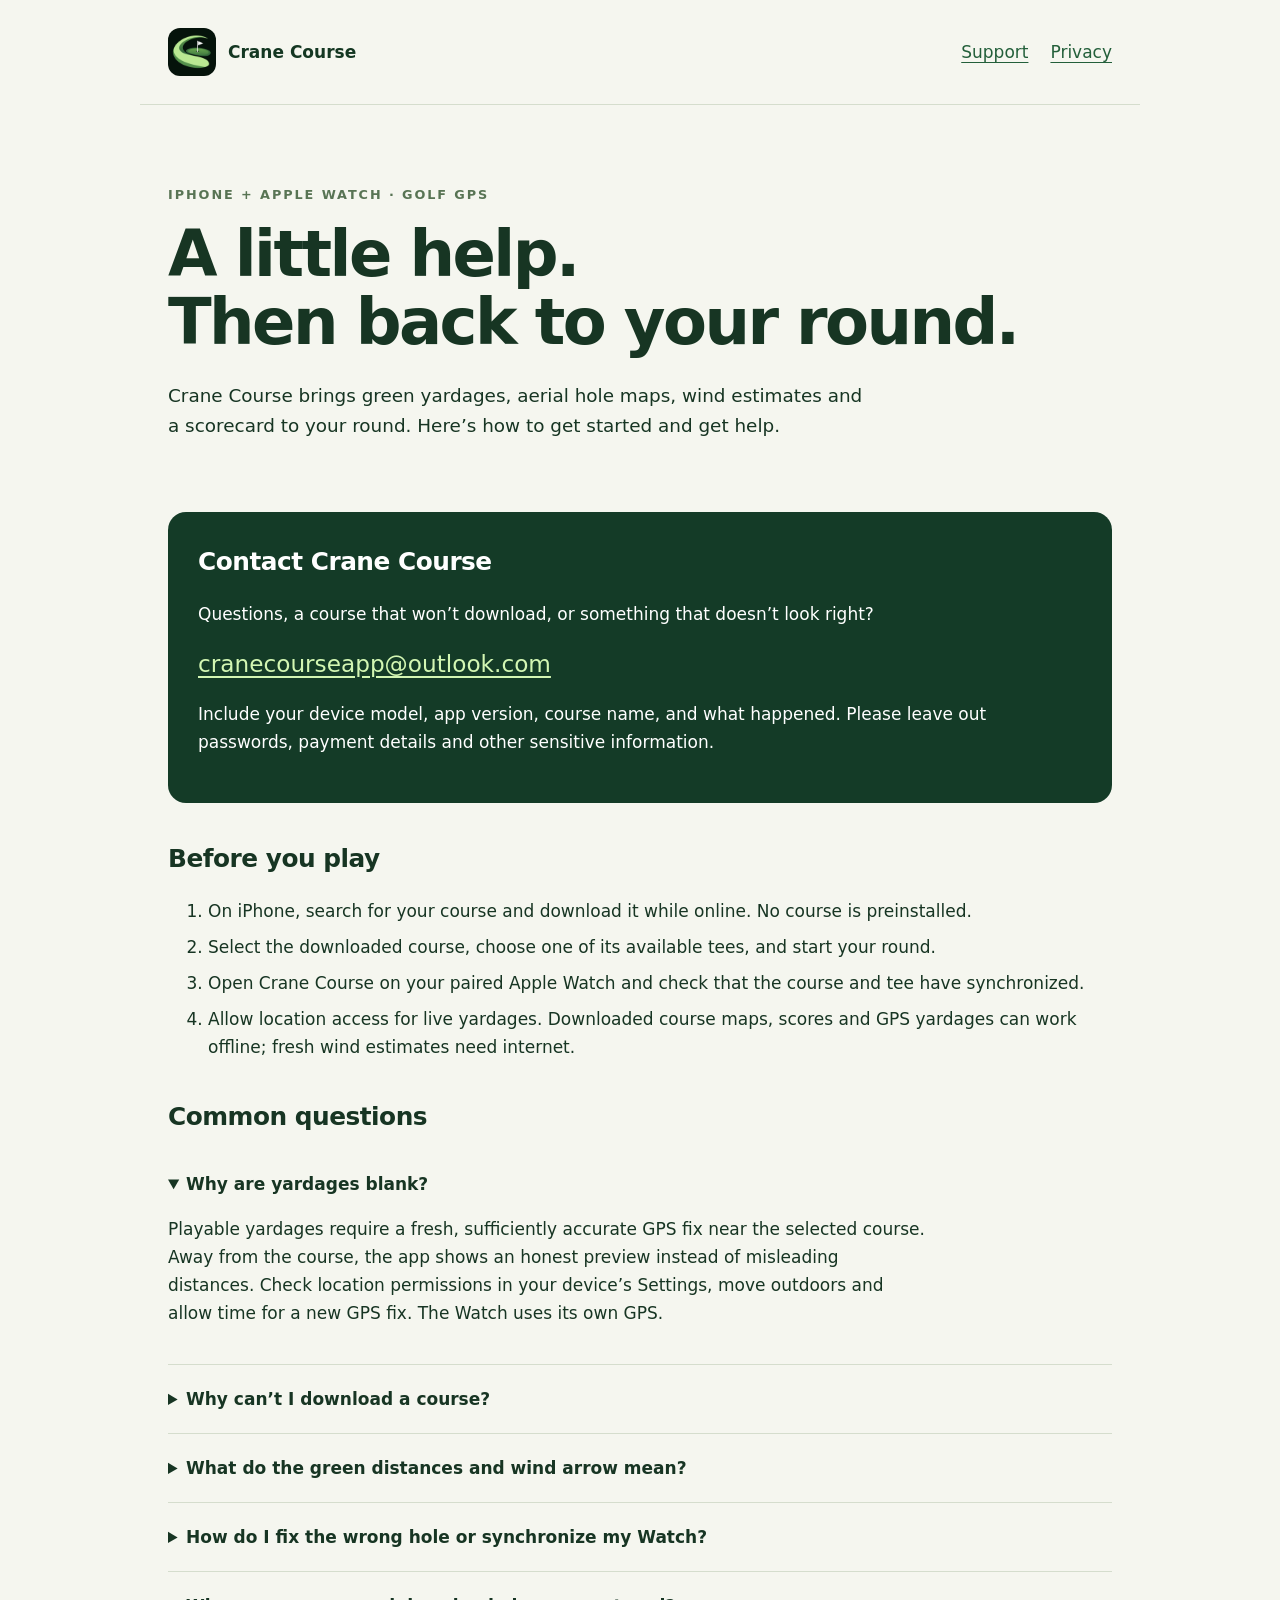
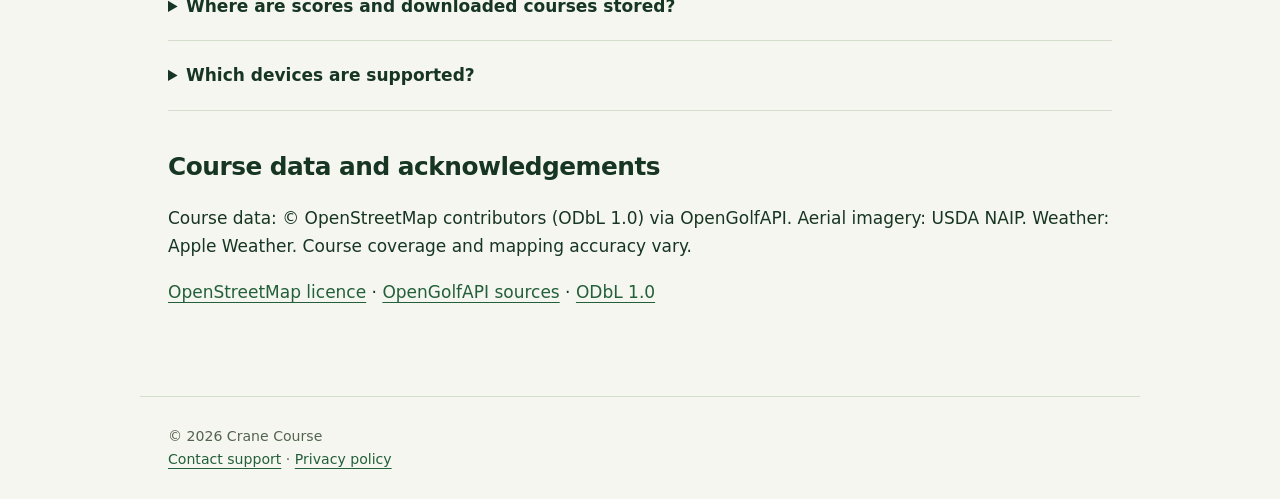
==== index.html @ 27c0e1f9 "Publish Crane Course support and privacy pages" ====
<!doctype html><html lang="en"><head><meta charset="utf-8"><meta name="viewport" content="width=device-width,initial-scale=1"><meta name="description" content="Support and privacy information for Crane Course golf GPS on iPhone and Apple Watch."><title>Support · Crane Course</title><link rel="icon" href="icon.png"><link rel="stylesheet" href="style.css"></head><body><header><a class="brand" href="./"><img src="icon.png" alt=""><span>Crane Course</span></a><nav aria-label="Main navigation"><a href="./">Support</a><a href="privacy.html">Privacy</a></nav></header><main><section class="hero"><p class="eyebrow">iPhone + Apple Watch · Golf GPS</p><h1>A little help.<br>Then back to your round.</h1><p class="intro">Crane Course brings green yardages, aerial hole maps, wind estimates and a scorecard to your round. Here’s how to get started and get help.</p></section><section class="contact"><h2 style="margin-top:0">Contact Crane Course</h2><p>Questions, a course that won’t download, or something that doesn’t look right?</p><a href="mailto:cranecourseapp@outlook.com">cranecourseapp@outlook.com</a><p>Include your device model, app version, course name, and what happened. Please leave out passwords, payment details and other sensitive information.</p></section><h2>Before you play</h2><ol><li>On iPhone, search for your course and download it while online. No course is preinstalled.</li><li>Select the downloaded course, choose one of its available tees, and start your round.</li><li>Open Crane Course on your paired Apple Watch and check that the course and tee have synchronized.</li><li>Allow location access for live yardages. Downloaded course maps, scores and GPS yardages can work offline; fresh wind estimates need internet.</li></ol><h2>Common questions</h2><details open><summary>Why are yardages blank?</summary><p>Playable yardages require a fresh, sufficiently accurate GPS fix near the selected course. Away from the course, the app shows an honest preview instead of misleading distances. Check location permissions in your device’s Settings, move outdoors and allow time for a new GPS fix. The Watch uses its own GPS.</p></details><details><summary>Why can’t I download a course?</summary><p>Downloads currently support the contiguous United States and depend on public scorecard and mapping data. Some courses do not have enough usable, numbered holes. Try the course name or city, check your connection, and retry later if a service is unavailable. Email us the course name and location if the problem continues.</p></details><details><summary>What do the green distances and wind arrow mean?</summary><p>Front, center and back are straight-line distances to mapped green positions. Center is not a live pin location. Wind is an Apple Weather estimate for the course area. Its arrow shows where wind is blowing relative to tee-to-green orientation, not the direction you are facing. Check local conditions and course signage.</p></details><details><summary>How do I fix the wrong hole or synchronize my Watch?</summary><p>Use the previous/next controls and manual progression when needed. For synchronization, keep the paired iPhone and Watch nearby, open both apps, and start the course and tee on iPhone. Confirm the Watch has received them before heading out.</p></details><details><summary>Where are scores and downloaded courses stored?</summary><p>They are stored on your devices. Round information synchronizes between your paired iPhone and Watch. There is no Crane Course account. Removing a downloaded course does not remove saved scorecards. Deleting the app can erase its local data; see the privacy policy for more detail.</p></details><details><summary>Which devices are supported?</summary><p>iPhone with iOS 17 or later, plus an optional Apple Watch with watchOS 10 or later. Set up the course and tee on iPhone before using the Watch companion.</p></details><h2>Course data and acknowledgements</h2><p>Course data: © OpenStreetMap contributors (ODbL 1.0) via OpenGolfAPI. Aerial imagery: USDA NAIP. Weather: Apple Weather. Course coverage and mapping accuracy vary.</p><p><a href="https://www.openstreetmap.org/copyright">OpenStreetMap licence</a> · <a href="https://www.opengolfapi.org/attribution">OpenGolfAPI sources</a> · <a href="https://opendatacommons.org/licenses/odbl/1-0/">ODbL 1.0</a></p></main><footer>© 2026 Crane Course<br><a href="mailto:cranecourseapp@outlook.com">Contact support</a> · <a href="privacy.html">Privacy policy</a></footer></body></html>
---- style.css ----
*{box-sizing:border-box}body{margin:0;background:#f5f6ef;color:#173523;font:17px/1.65 system-ui,-apple-system,sans-serif}a{color:#235f3a;text-underline-offset:4px}a:hover{color:#0b3219}header,main,footer{max-width:1000px;margin:auto;padding:28px}header{display:flex;align-items:center;justify-content:space-between;border-bottom:1px solid #d5ddcd;gap:20px}.brand{display:flex;align-items:center;gap:12px;text-decoration:none;font-weight:750;color:#143722}.brand img{width:48px;height:48px;border-radius:12px}nav{display:flex;gap:22px}h1{font-size:clamp(2.4rem,6vw,4rem);letter-spacing:-.04em;line-height:1.06;margin:16px 0 24px}h2{font-size:1.55rem;letter-spacing:-.02em;margin:36px 0 12px}h3{font-size:1.1rem;margin:0 0 8px}.eyebrow{letter-spacing:.15em;text-transform:uppercase;font-size:.8rem;font-weight:750;color:#587454}.intro{max-width:700px;font-size:1.15rem}.hero{padding:38px 0 28px}.contact{background:#143b27;color:#fff;padding:30px;border-radius:18px;margin:24px 0}.contact a{color:#d3f6b3;font-size:clamp(1rem,4vw,1.45rem);overflow-wrap:anywhere}details{padding:20px 0;border-bottom:1px solid #d5ddcd}summary{font-weight:700;cursor:pointer}details p{max-width:760px}.policy{max-width:800px}li{margin:8px 0}footer{border-top:1px solid #d5ddcd;color:#52634f;font-size:.88rem;margin-top:45px}.note{color:#536650;font-size:.92rem}table{width:100%;border-collapse:collapse}td,th{padding:14px;text-align:left;vertical-align:top;border-bottom:1px solid #d5ddcd}th{width:30%}@media(max-width:560px){header,main,footer{padding:20px}header{align-items:flex-start;flex-direction:column}nav{gap:28px}td,th{display:block;padding:8px 0}th{width:100%;border:0}.hero{padding-top:24px}}
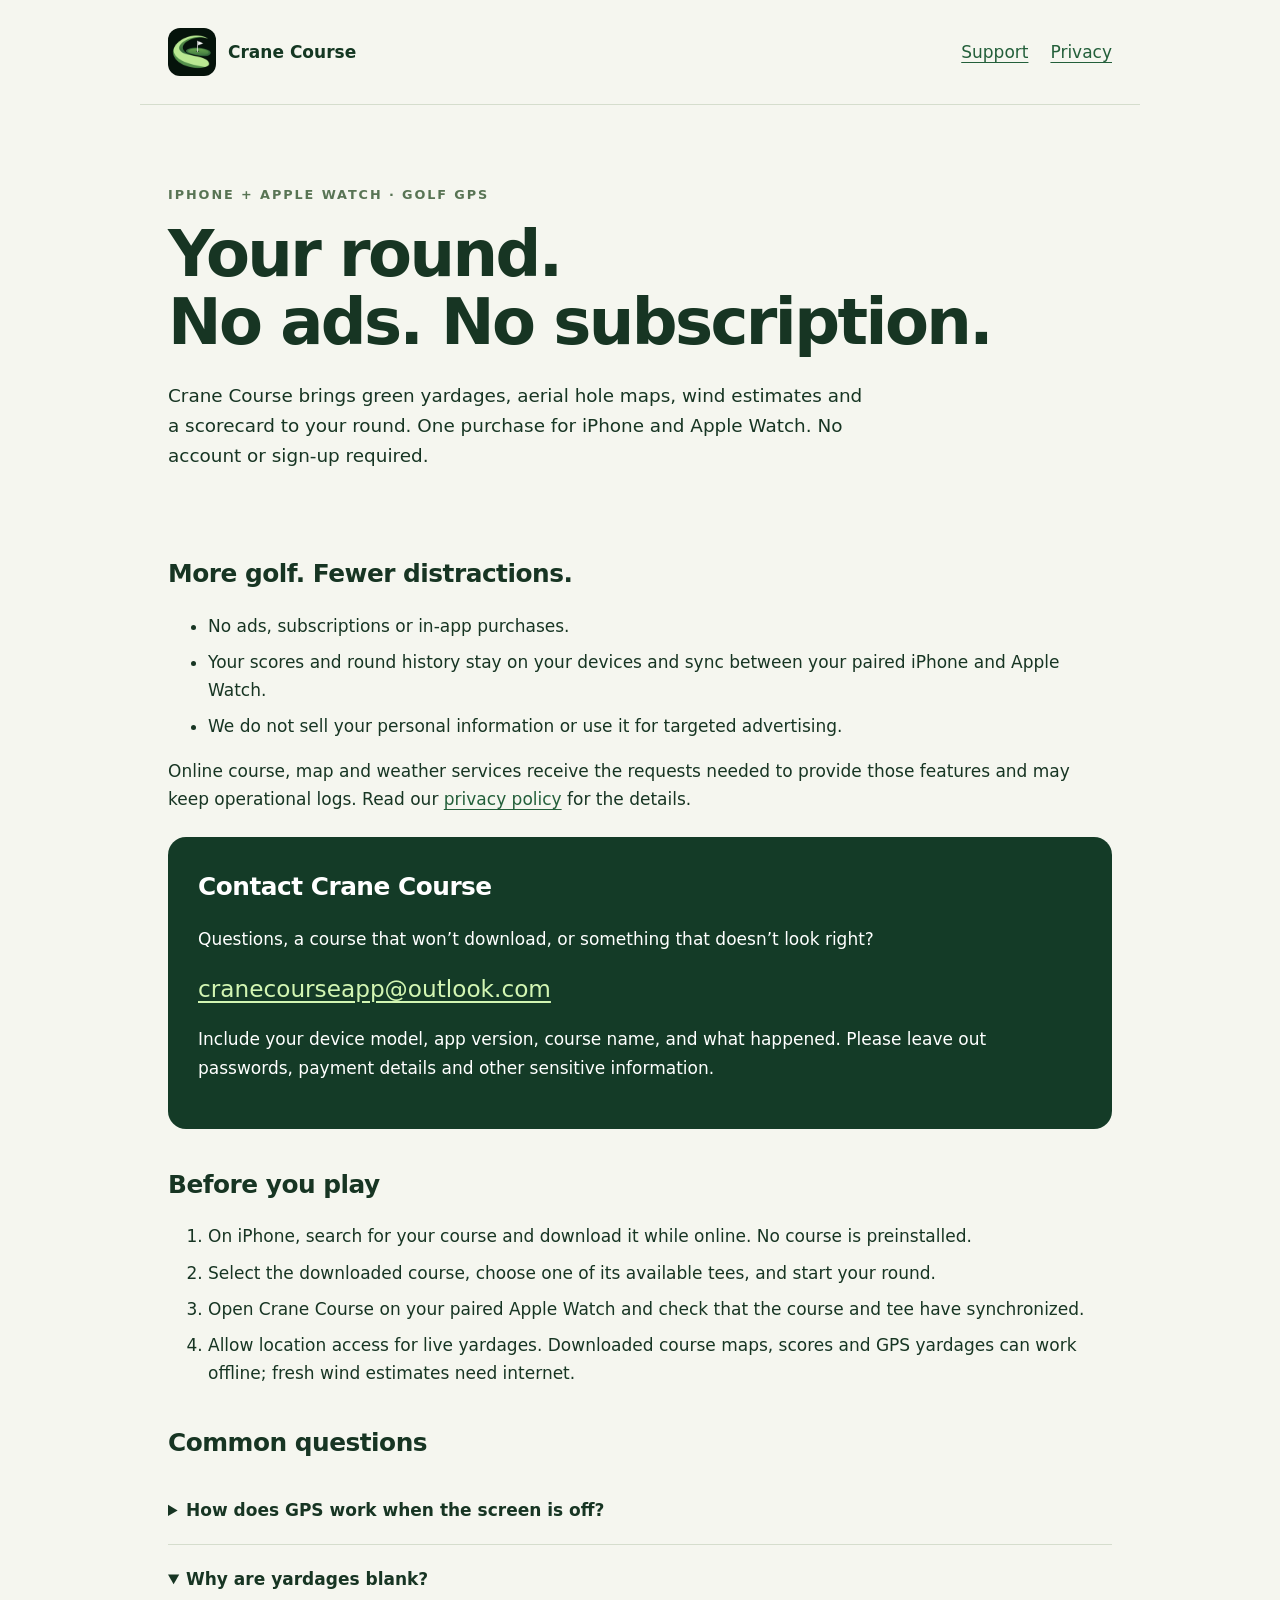
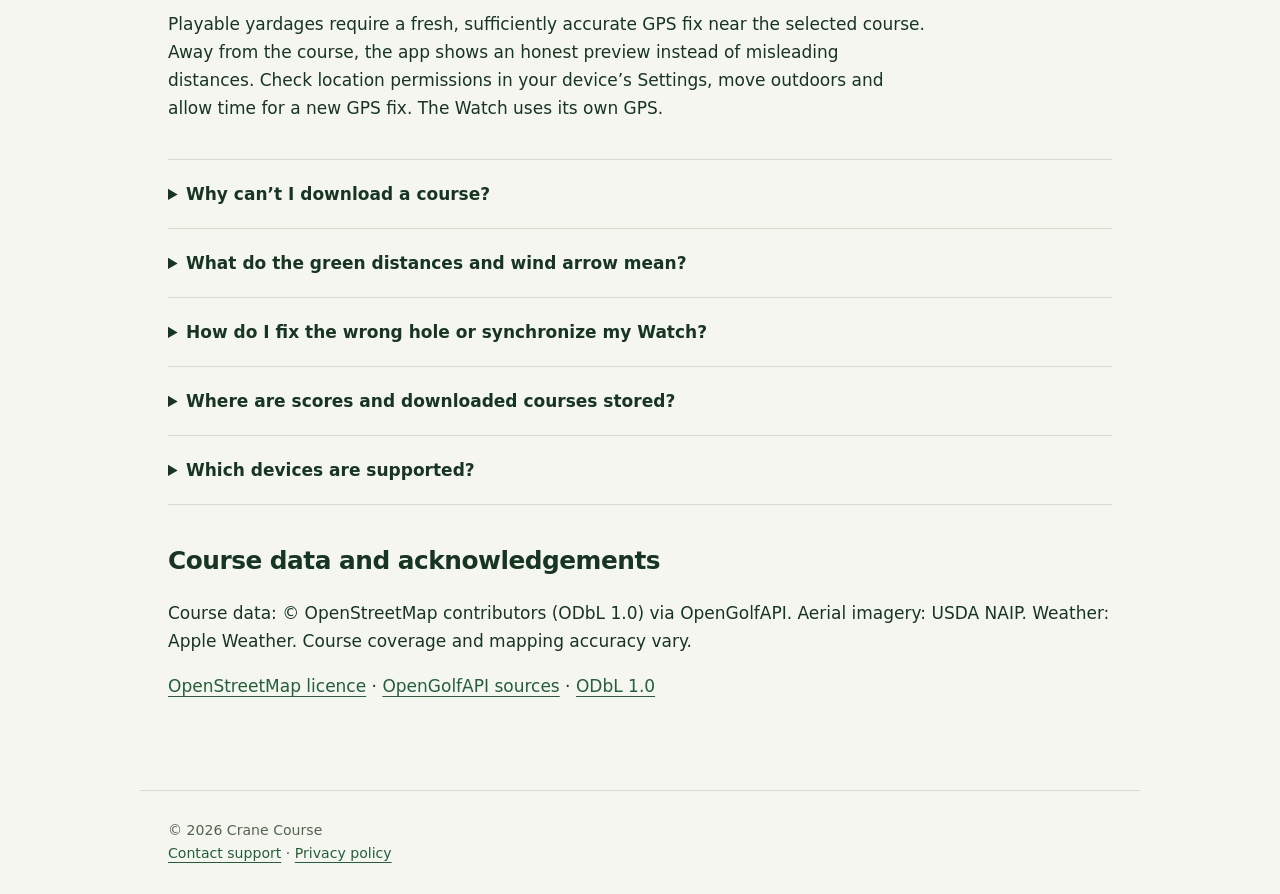
==== commit d263f1f1: "Highlight ad-free golf and explain round GPS behavior" ====
--- a/index.html
+++ b/index.html
@@ -1 +1 @@
-<!doctype html><html lang="en"><head><meta charset="utf-8"><meta name="viewport" content="width=device-width,initial-scale=1"><meta name="description" content="Support and privacy information for Crane Course golf GPS on iPhone and Apple Watch."><title>Support · Crane Course</title><link rel="icon" href="icon.png"><link rel="stylesheet" href="style.css"></head><body><header><a class="brand" href="./"><img src="icon.png" alt=""><span>Crane Course</span></a><nav aria-label="Main navigation"><a href="./">Support</a><a href="privacy.html">Privacy</a></nav></header><main><section class="hero"><p class="eyebrow">iPhone + Apple Watch · Golf GPS</p><h1>A little help.<br>Then back to your round.</h1><p class="intro">Crane Course brings green yardages, aerial hole maps, wind estimates and a scorecard to your round. Here’s how to get started and get help.</p></section><section class="contact"><h2 style="margin-top:0">Contact Crane Course</h2><p>Questions, a course that won’t download, or something that doesn’t look right?</p><a href="mailto:cranecourseapp@outlook.com">cranecourseapp@outlook.com</a><p>Include your device model, app version, course name, and what happened. Please leave out passwords, payment details and other sensitive information.</p></section><h2>Before you play</h2><ol><li>On iPhone, search for your course and download it while online. No course is preinstalled.</li><li>Select the downloaded course, choose one of its available tees, and start your round.</li><li>Open Crane Course on your paired Apple Watch and check that the course and tee have synchronized.</li><li>Allow location access for live yardages. Downloaded course maps, scores and GPS yardages can work offline; fresh wind estimates need internet.</li></ol><h2>Common questions</h2><details open><summary>Why are yardages blank?</summary><p>Playable yardages require a fresh, sufficiently accurate GPS fix near the selected course. Away from the course, the app shows an honest preview instead of misleading distances. Check location permissions in your device’s Settings, move outdoors and allow time for a new GPS fix. The Watch uses its own GPS.</p></details><details><summary>Why can’t I download a course?</summary><p>Downloads currently support the contiguous United States and depend on public scorecard and mapping data. Some courses do not have enough usable, numbered holes. Try the course name or city, check your connection, and retry later if a service is unavailable. Email us the course name and location if the problem continues.</p></details><details><summary>What do the green distances and wind arrow mean?</summary><p>Front, center and back are straight-line distances to mapped green positions. Center is not a live pin location. Wind is an Apple Weather estimate for the course area. Its arrow shows where wind is blowing relative to tee-to-green orientation, not the direction you are facing. Check local conditions and course signage.</p></details><details><summary>How do I fix the wrong hole or synchronize my Watch?</summary><p>Use the previous/next controls and manual progression when needed. For synchronization, keep the paired iPhone and Watch nearby, open both apps, and start the course and tee on iPhone. Confirm the Watch has received them before heading out.</p></details><details><summary>Where are scores and downloaded courses stored?</summary><p>They are stored on your devices. Round information synchronizes between your paired iPhone and Watch. There is no Crane Course account. Removing a downloaded course does not remove saved scorecards. Deleting the app can erase its local data; see the privacy policy for more detail.</p></details><details><summary>Which devices are supported?</summary><p>iPhone with iOS 17 or later, plus an optional Apple Watch with watchOS 10 or later. Set up the course and tee on iPhone before using the Watch companion.</p></details><h2>Course data and acknowledgements</h2><p>Course data: © OpenStreetMap contributors (ODbL 1.0) via OpenGolfAPI. Aerial imagery: USDA NAIP. Weather: Apple Weather. Course coverage and mapping accuracy vary.</p><p><a href="https://www.openstreetmap.org/copyright">OpenStreetMap licence</a> · <a href="https://www.opengolfapi.org/attribution">OpenGolfAPI sources</a> · <a href="https://opendatacommons.org/licenses/odbl/1-0/">ODbL 1.0</a></p></main><footer>© 2026 Crane Course<br><a href="mailto:cranecourseapp@outlook.com">Contact support</a> · <a href="privacy.html">Privacy policy</a></footer></body></html>+<!doctype html><html lang="en"><head><meta charset="utf-8"><meta name="viewport" content="width=device-width,initial-scale=1"><meta name="description" content="Support and privacy information for Crane Course golf GPS on iPhone and Apple Watch."><title>Support · Crane Course</title><link rel="icon" href="icon.png"><link rel="stylesheet" href="style.css"></head><body><header><a class="brand" href="./"><img src="icon.png" alt=""><span>Crane Course</span></a><nav aria-label="Main navigation"><a href="./">Support</a><a href="privacy.html">Privacy</a></nav></header><main><section class="hero"><p class="eyebrow">iPhone + Apple Watch · Golf GPS</p><h1>Your round.<br>No ads. No subscription.</h1><p class="intro">Crane Course brings green yardages, aerial hole maps, wind estimates and a scorecard to your round. One purchase for iPhone and Apple Watch. No account or sign-up required.</p></section><section><h2>More golf. Fewer distractions.</h2><ul><li>No ads, subscriptions or in-app purchases.</li><li>Your scores and round history stay on your devices and sync between your paired iPhone and Apple Watch.</li><li>We do not sell your personal information or use it for targeted advertising.</li></ul><p>Online course, map and weather services receive the requests needed to provide those features and may keep operational logs. Read our <a href="privacy.html">privacy policy</a> for the details.</p></section><section class="contact"><h2 style="margin-top:0">Contact Crane Course</h2><p>Questions, a course that won’t download, or something that doesn’t look right?</p><a href="mailto:cranecourseapp@outlook.com">cranecourseapp@outlook.com</a><p>Include your device model, app version, course name, and what happened. Please leave out passwords, payment details and other sensitive information.</p></section><h2>Before you play</h2><ol><li>On iPhone, search for your course and download it while online. No course is preinstalled.</li><li>Select the downloaded course, choose one of its available tees, and start your round.</li><li>Open Crane Course on your paired Apple Watch and check that the course and tee have synchronized.</li><li>Allow location access for live yardages. Downloaded course maps, scores and GPS yardages can work offline; fresh wind estimates need internet.</li></ol><h2>Common questions</h2><details><summary>How does GPS work when the screen is off?</summary><p>An open round keeps location updates active through phone locks and wrist lowers. Finish the round to save your scorecard and stop GPS. Finishing on either device also ends the round on its paired companion when it syncs. Returning to course selection stops GPS on iPhone. Location use can affect battery life. Old or inaccurate fixes are still hidden.</p></details><details open><summary>Why are yardages blank?</summary><p>Playable yardages require a fresh, sufficiently accurate GPS fix near the selected course. Away from the course, the app shows an honest preview instead of misleading distances. Check location permissions in your device’s Settings, move outdoors and allow time for a new GPS fix. The Watch uses its own GPS.</p></details><details><summary>Why can’t I download a course?</summary><p>Downloads currently support the contiguous United States and depend on public scorecard and mapping data. Some courses do not have enough usable, numbered holes. Try the course name or city, check your connection, and retry later if a service is unavailable. Email us the course name and location if the problem continues.</p></details><details><summary>What do the green distances and wind arrow mean?</summary><p>Front, center and back are straight-line distances to mapped green positions. Center is not a live pin location. Wind is an Apple Weather estimate for the course area. Its arrow shows where wind is blowing relative to tee-to-green orientation, not the direction you are facing. Check local conditions and course signage.</p></details><details><summary>How do I fix the wrong hole or synchronize my Watch?</summary><p>Use the previous/next controls and manual progression when needed. Hole changes sync between your paired iPhone and Watch when connected. If a device is disconnected, reopen both apps nearby to receive the latest selection. For synchronization, keep the paired iPhone and Watch nearby, open both apps, and start the course and tee on iPhone. Confirm the Watch has received them before heading out.</p></details><details><summary>Where are scores and downloaded courses stored?</summary><p>They are stored on your devices. Round information synchronizes between your paired iPhone and Watch. There is no Crane Course account. Removing a downloaded course does not remove saved scorecards. Deleting the app can erase its local data; see the privacy policy for more detail.</p></details><details><summary>Which devices are supported?</summary><p>iPhone with iOS 17 or later, plus an optional Apple Watch with watchOS 10 or later. Set up the course and tee on iPhone before using the Watch companion.</p></details><h2>Course data and acknowledgements</h2><p>Course data: © OpenStreetMap contributors (ODbL 1.0) via OpenGolfAPI. Aerial imagery: USDA NAIP. Weather: Apple Weather. Course coverage and mapping accuracy vary.</p><p><a href="https://www.openstreetmap.org/copyright">OpenStreetMap licence</a> · <a href="https://www.opengolfapi.org/attribution">OpenGolfAPI sources</a> · <a href="https://opendatacommons.org/licenses/odbl/1-0/">ODbL 1.0</a></p></main><footer>© 2026 Crane Course<br><a href="mailto:cranecourseapp@outlook.com">Contact support</a> · <a href="privacy.html">Privacy policy</a></footer></body></html>
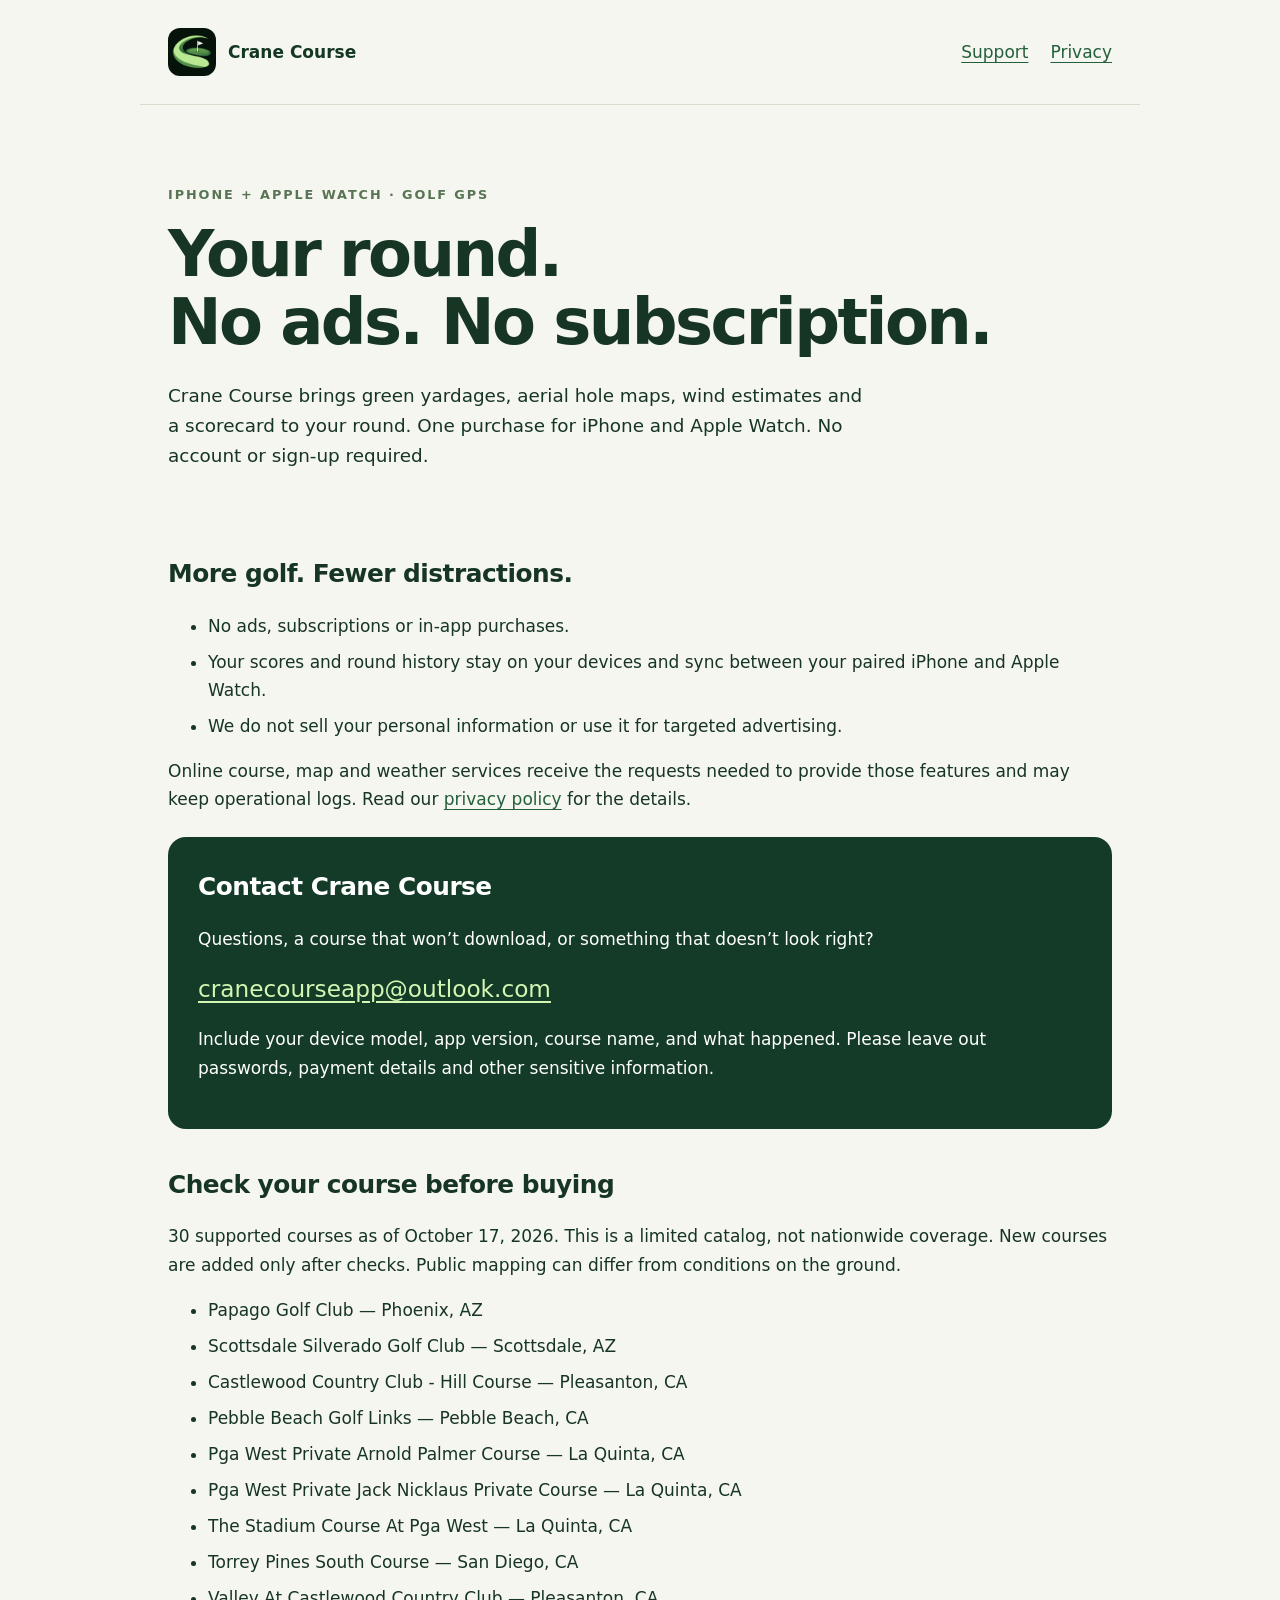
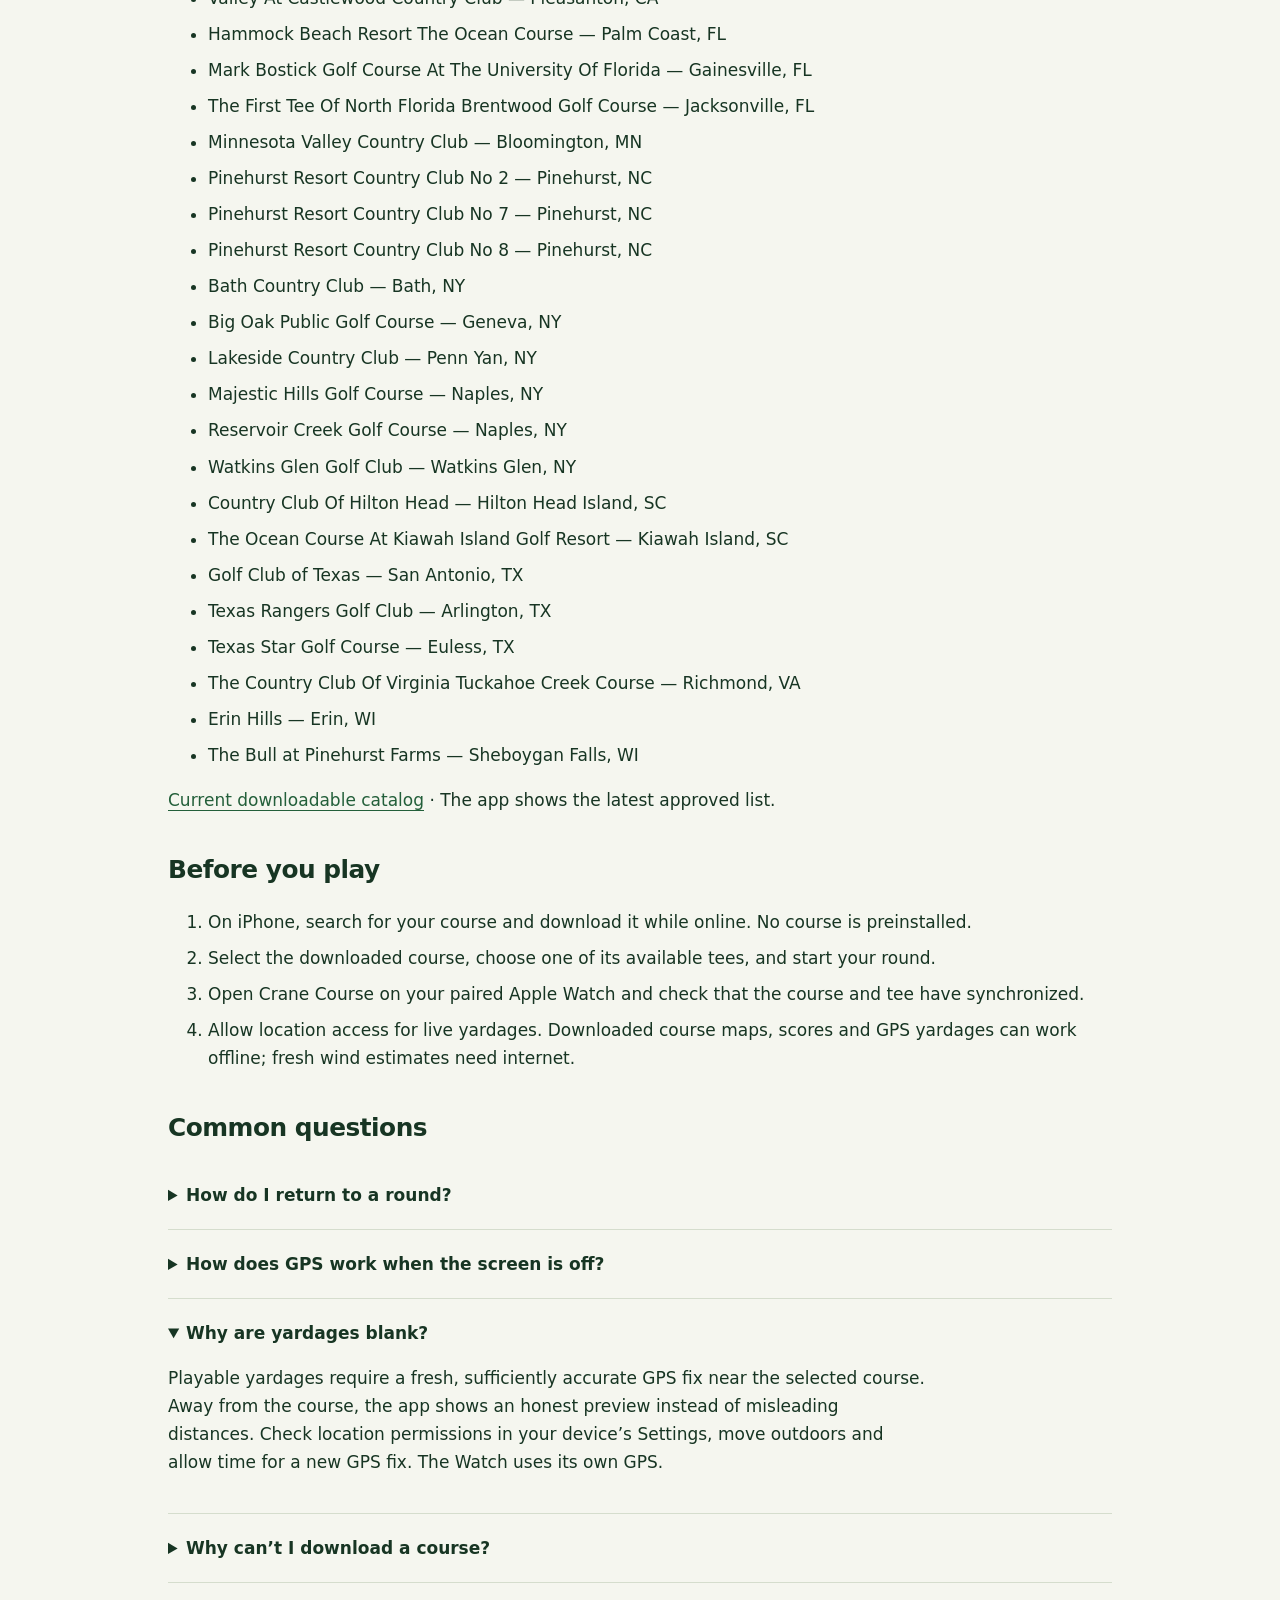
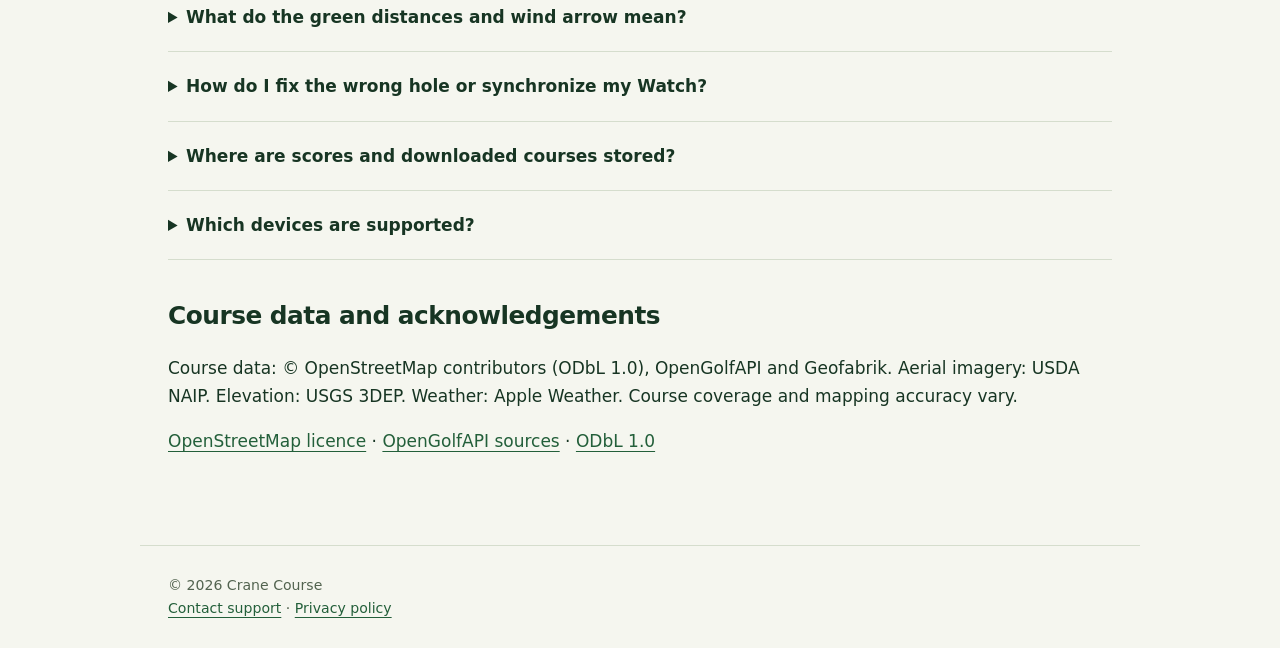
==== commit c9571948: "Document reviewed course coverage and current privacy practices" ====
--- a/index.html
+++ b/index.html
@@ -1 +1 @@
-<!doctype html><html lang="en"><head><meta charset="utf-8"><meta name="viewport" content="width=device-width,initial-scale=1"><meta name="description" content="Support and privacy information for Crane Course golf GPS on iPhone and Apple Watch."><title>Support · Crane Course</title><link rel="icon" href="icon.png"><link rel="stylesheet" href="style.css"></head><body><header><a class="brand" href="./"><img src="icon.png" alt=""><span>Crane Course</span></a><nav aria-label="Main navigation"><a href="./">Support</a><a href="privacy.html">Privacy</a></nav></header><main><section class="hero"><p class="eyebrow">iPhone + Apple Watch · Golf GPS</p><h1>Your round.<br>No ads. No subscription.</h1><p class="intro">Crane Course brings green yardages, aerial hole maps, wind estimates and a scorecard to your round. One purchase for iPhone and Apple Watch. No account or sign-up required.</p></section><section><h2>More golf. Fewer distractions.</h2><ul><li>No ads, subscriptions or in-app purchases.</li><li>Your scores and round history stay on your devices and sync between your paired iPhone and Apple Watch.</li><li>We do not sell your personal information or use it for targeted advertising.</li></ul><p>Online course, map and weather services receive the requests needed to provide those features and may keep operational logs. Read our <a href="privacy.html">privacy policy</a> for the details.</p></section><section class="contact"><h2 style="margin-top:0">Contact Crane Course</h2><p>Questions, a course that won’t download, or something that doesn’t look right?</p><a href="mailto:cranecourseapp@outlook.com">cranecourseapp@outlook.com</a><p>Include your device model, app version, course name, and what happened. Please leave out passwords, payment details and other sensitive information.</p></section><h2>Before you play</h2><ol><li>On iPhone, search for your course and download it while online. No course is preinstalled.</li><li>Select the downloaded course, choose one of its available tees, and start your round.</li><li>Open Crane Course on your paired Apple Watch and check that the course and tee have synchronized.</li><li>Allow location access for live yardages. Downloaded course maps, scores and GPS yardages can work offline; fresh wind estimates need internet.</li></ol><h2>Common questions</h2><details><summary>How does GPS work when the screen is off?</summary><p>An open round keeps location updates active through phone locks and wrist lowers. Finish the round to save your scorecard and stop GPS. Finishing on either device also ends the round on its paired companion when it syncs. Returning to course selection stops GPS on iPhone. Location use can affect battery life. Old or inaccurate fixes are still hidden.</p></details><details open><summary>Why are yardages blank?</summary><p>Playable yardages require a fresh, sufficiently accurate GPS fix near the selected course. Away from the course, the app shows an honest preview instead of misleading distances. Check location permissions in your device’s Settings, move outdoors and allow time for a new GPS fix. The Watch uses its own GPS.</p></details><details><summary>Why can’t I download a course?</summary><p>Downloads currently support the contiguous United States and depend on public scorecard and mapping data. Some courses do not have enough usable, numbered holes. Try the course name or city, check your connection, and retry later if a service is unavailable. Email us the course name and location if the problem continues.</p></details><details><summary>What do the green distances and wind arrow mean?</summary><p>Front, center and back are straight-line distances to mapped green positions. Center is not a live pin location. Wind is an Apple Weather estimate for the course area. Its arrow shows where wind is blowing relative to tee-to-green orientation, not the direction you are facing. Check local conditions and course signage.</p></details><details><summary>How do I fix the wrong hole or synchronize my Watch?</summary><p>Use the previous/next controls and manual progression when needed. Hole changes sync between your paired iPhone and Watch when connected. If a device is disconnected, reopen both apps nearby to receive the latest selection. For synchronization, keep the paired iPhone and Watch nearby, open both apps, and start the course and tee on iPhone. Confirm the Watch has received them before heading out.</p></details><details><summary>Where are scores and downloaded courses stored?</summary><p>They are stored on your devices. Round information synchronizes between your paired iPhone and Watch. There is no Crane Course account. Removing a downloaded course does not remove saved scorecards. Deleting the app can erase its local data; see the privacy policy for more detail.</p></details><details><summary>Which devices are supported?</summary><p>iPhone with iOS 17 or later, plus an optional Apple Watch with watchOS 10 or later. Set up the course and tee on iPhone before using the Watch companion.</p></details><h2>Course data and acknowledgements</h2><p>Course data: © OpenStreetMap contributors (ODbL 1.0) via OpenGolfAPI. Aerial imagery: USDA NAIP. Weather: Apple Weather. Course coverage and mapping accuracy vary.</p><p><a href="https://www.openstreetmap.org/copyright">OpenStreetMap licence</a> · <a href="https://www.opengolfapi.org/attribution">OpenGolfAPI sources</a> · <a href="https://opendatacommons.org/licenses/odbl/1-0/">ODbL 1.0</a></p></main><footer>© 2026 Crane Course<br><a href="mailto:cranecourseapp@outlook.com">Contact support</a> · <a href="privacy.html">Privacy policy</a></footer></body></html>+<!doctype html><html lang="en"><head><meta charset="utf-8"><meta name="viewport" content="width=device-width,initial-scale=1"><meta name="description" content="Support and privacy information for Crane Course golf GPS on iPhone and Apple Watch."><title>Support · Crane Course</title><link rel="icon" href="icon.png"><link rel="stylesheet" href="style.css"></head><body><header><a class="brand" href="./"><img src="icon.png" alt=""><span>Crane Course</span></a><nav aria-label="Main navigation"><a href="./">Support</a><a href="privacy.html">Privacy</a></nav></header><main><section class="hero"><p class="eyebrow">iPhone + Apple Watch · Golf GPS</p><h1>Your round.<br>No ads. No subscription.</h1><p class="intro">Crane Course brings green yardages, aerial hole maps, wind estimates and a scorecard to your round. One purchase for iPhone and Apple Watch. No account or sign-up required.</p></section><section><h2>More golf. Fewer distractions.</h2><ul><li>No ads, subscriptions or in-app purchases.</li><li>Your scores and round history stay on your devices and sync between your paired iPhone and Apple Watch.</li><li>We do not sell your personal information or use it for targeted advertising.</li></ul><p>Online course, map and weather services receive the requests needed to provide those features and may keep operational logs. Read our <a href="privacy.html">privacy policy</a> for the details.</p></section><section class="contact"><h2 style="margin-top:0">Contact Crane Course</h2><p>Questions, a course that won’t download, or something that doesn’t look right?</p><a href="mailto:cranecourseapp@outlook.com">cranecourseapp@outlook.com</a><p>Include your device model, app version, course name, and what happened. Please leave out passwords, payment details and other sensitive information.</p></section><section id="coverage"><h2>Check your course before buying</h2><p>30 supported courses as of October 17, 2026. This is a limited catalog, not nationwide coverage. New courses are added only after checks. Public mapping can differ from conditions on the ground.</p><ul><li>Papago Golf Club — Phoenix, AZ</li><li>Scottsdale Silverado Golf Club — Scottsdale, AZ</li><li>Castlewood Country Club - Hill Course — Pleasanton, CA</li><li>Pebble Beach Golf Links — Pebble Beach, CA</li><li>Pga West Private Arnold Palmer Course — La Quinta, CA</li><li>Pga West Private Jack Nicklaus Private Course — La Quinta, CA</li><li>The Stadium Course At Pga West — La Quinta, CA</li><li>Torrey Pines South Course — San Diego, CA</li><li>Valley At Castlewood Country Club — Pleasanton, CA</li><li>Hammock Beach Resort The Ocean Course — Palm Coast, FL</li><li>Mark Bostick Golf Course At The University Of Florida — Gainesville, FL</li><li>The First Tee Of North Florida Brentwood Golf Course — Jacksonville, FL</li><li>Minnesota Valley Country Club — Bloomington, MN</li><li>Pinehurst Resort Country Club No 2 — Pinehurst, NC</li><li>Pinehurst Resort Country Club No 7 — Pinehurst, NC</li><li>Pinehurst Resort Country Club No 8 — Pinehurst, NC</li><li>Bath Country Club — Bath, NY</li><li>Big Oak Public Golf Course — Geneva, NY</li><li>Lakeside Country Club — Penn Yan, NY</li><li>Majestic Hills Golf Course — Naples, NY</li><li>Reservoir Creek Golf Course — Naples, NY</li><li>Watkins Glen Golf Club — Watkins Glen, NY</li><li>Country Club Of Hilton Head — Hilton Head Island, SC</li><li>The Ocean Course At Kiawah Island Golf Resort — Kiawah Island, SC</li><li>Golf Club of Texas — San Antonio, TX</li><li>Texas Rangers Golf Club — Arlington, TX</li><li>Texas Star Golf Course — Euless, TX</li><li>The Country Club Of Virginia Tuckahoe Creek Course — Richmond, VA</li><li>Erin Hills — Erin, WI</li><li>The Bull at Pinehurst Farms — Sheboygan Falls, WI</li></ul><p><a href="https://cranecourse.github.io/crane-course-data/app-index.json">Current downloadable catalog</a> · The app shows the latest approved list.</p></section><h2>Before you play</h2><ol><li>On iPhone, search for your course and download it while online. No course is preinstalled.</li><li>Select the downloaded course, choose one of its available tees, and start your round.</li><li>Open Crane Course on your paired Apple Watch and check that the course and tee have synchronized.</li><li>Allow location access for live yardages. Downloaded course maps, scores and GPS yardages can work offline; fresh wind estimates need internet.</li></ol><h2>Common questions</h2><details><summary>How do I return to a round?</summary><p>On iPhone, recent play appears as Round in progress with a Return to round button. Older unfinished rounds remain in Round History. On Watch, Home offers Return to round for the current session. Start or resume saved rounds on iPhone. Closing the phone app does not end the Watch round; use End round when finished.</p></details><details><summary>How does GPS work when the screen is off?</summary><p>An open round keeps location updates active through phone locks and wrist lowers. End the round and choose Save to round history or End without saving to stop GPS. Finishing on either device also ends the round on its paired companion when it syncs. Returning to course selection stops GPS on iPhone. Location use can affect battery life. Old or inaccurate fixes are still hidden.</p></details><details open><summary>Why are yardages blank?</summary><p>Playable yardages require a fresh, sufficiently accurate GPS fix near the selected course. Away from the course, the app shows an honest preview instead of misleading distances. Check location permissions in your device’s Settings, move outdoors and allow time for a new GPS fix. The Watch uses its own GPS.</p></details><details><summary>Why can’t I download a course?</summary><p>New downloads are limited to courses in our reviewed catalog. Coverage is currently small and does not include every U.S. course. <a href="#coverage">Check the supported-course list before buying.</a> A missing course cannot be downloaded yet. For a listed course, check your connection and retry if an imagery service is temporarily unavailable.</p></details><details><summary>What do the green distances and wind arrow mean?</summary><p>Front, center and back are straight-line distances to mapped green positions. Center is not a live pin location. Wind is an Apple Weather estimate for the course area. Its arrow shows where wind is blowing relative to tee-to-green orientation, not the direction you are facing. Check local conditions and course signage.</p></details><details><summary>How do I fix the wrong hole or synchronize my Watch?</summary><p>Use the previous/next controls and manual progression when needed. Hole changes sync between your paired iPhone and Watch when connected. If a device is disconnected, reopen both apps nearby to receive the latest selection. For synchronization, keep the paired iPhone and Watch nearby, open both apps, and start the course and tee on iPhone. Confirm the Watch has received them before heading out.</p></details><details><summary>Where are scores and downloaded courses stored?</summary><p>They are stored on your devices. Round information synchronizes between your paired iPhone and Watch. There is no Crane Course account. Removing a downloaded course does not remove saved scorecards. Deleting the app can erase its local data; see the privacy policy for more detail.</p></details><details><summary>Which devices are supported?</summary><p>iPhone with iOS 17 or later, plus an optional Apple Watch with watchOS 10 or later. Set up the course and tee on iPhone before using the Watch companion.</p></details><h2>Course data and acknowledgements</h2><p>Course data: © OpenStreetMap contributors (ODbL 1.0), OpenGolfAPI and Geofabrik. Aerial imagery: USDA NAIP. Elevation: USGS 3DEP. Weather: Apple Weather. Course coverage and mapping accuracy vary.</p><p><a href="https://www.openstreetmap.org/copyright">OpenStreetMap licence</a> · <a href="https://www.opengolfapi.org/attribution">OpenGolfAPI sources</a> · <a href="https://opendatacommons.org/licenses/odbl/1-0/">ODbL 1.0</a></p></main><footer>© 2026 Crane Course<br><a href="mailto:cranecourseapp@outlook.com">Contact support</a> · <a href="privacy.html">Privacy policy</a></footer></body></html>
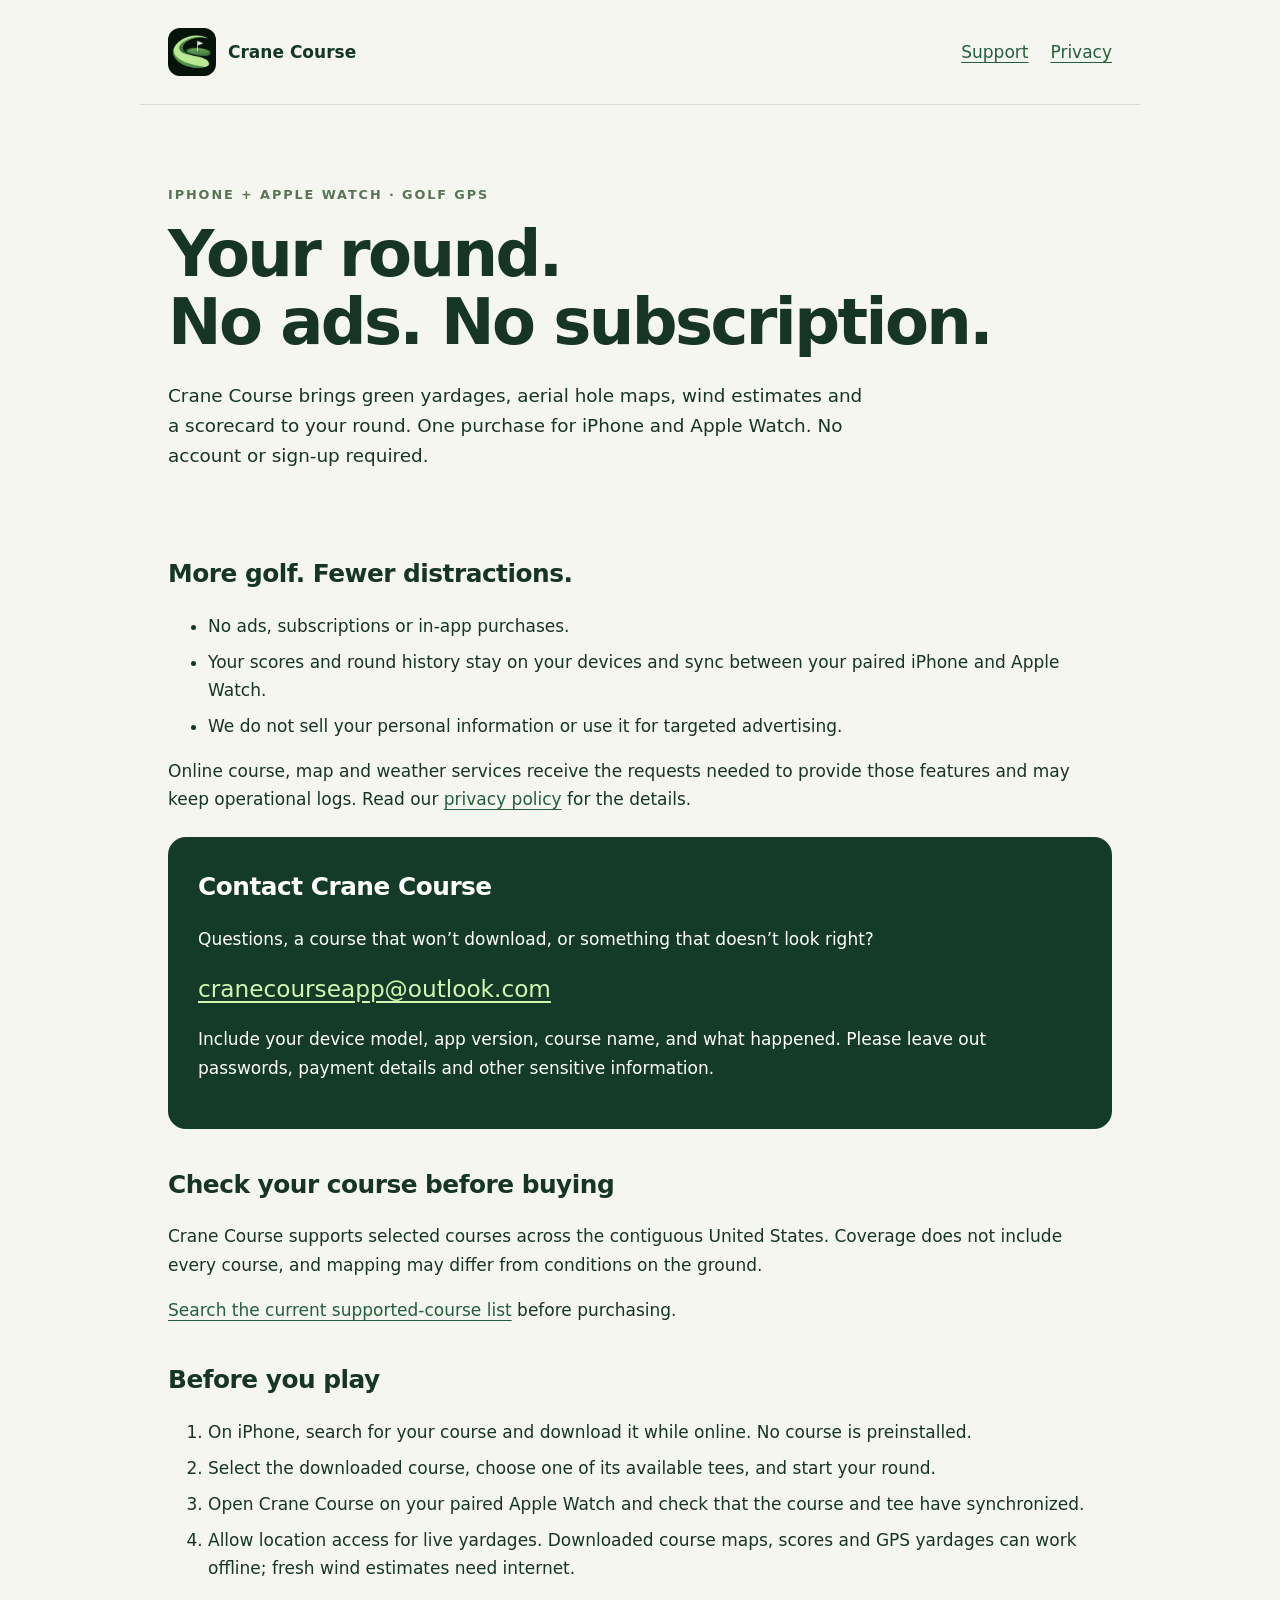
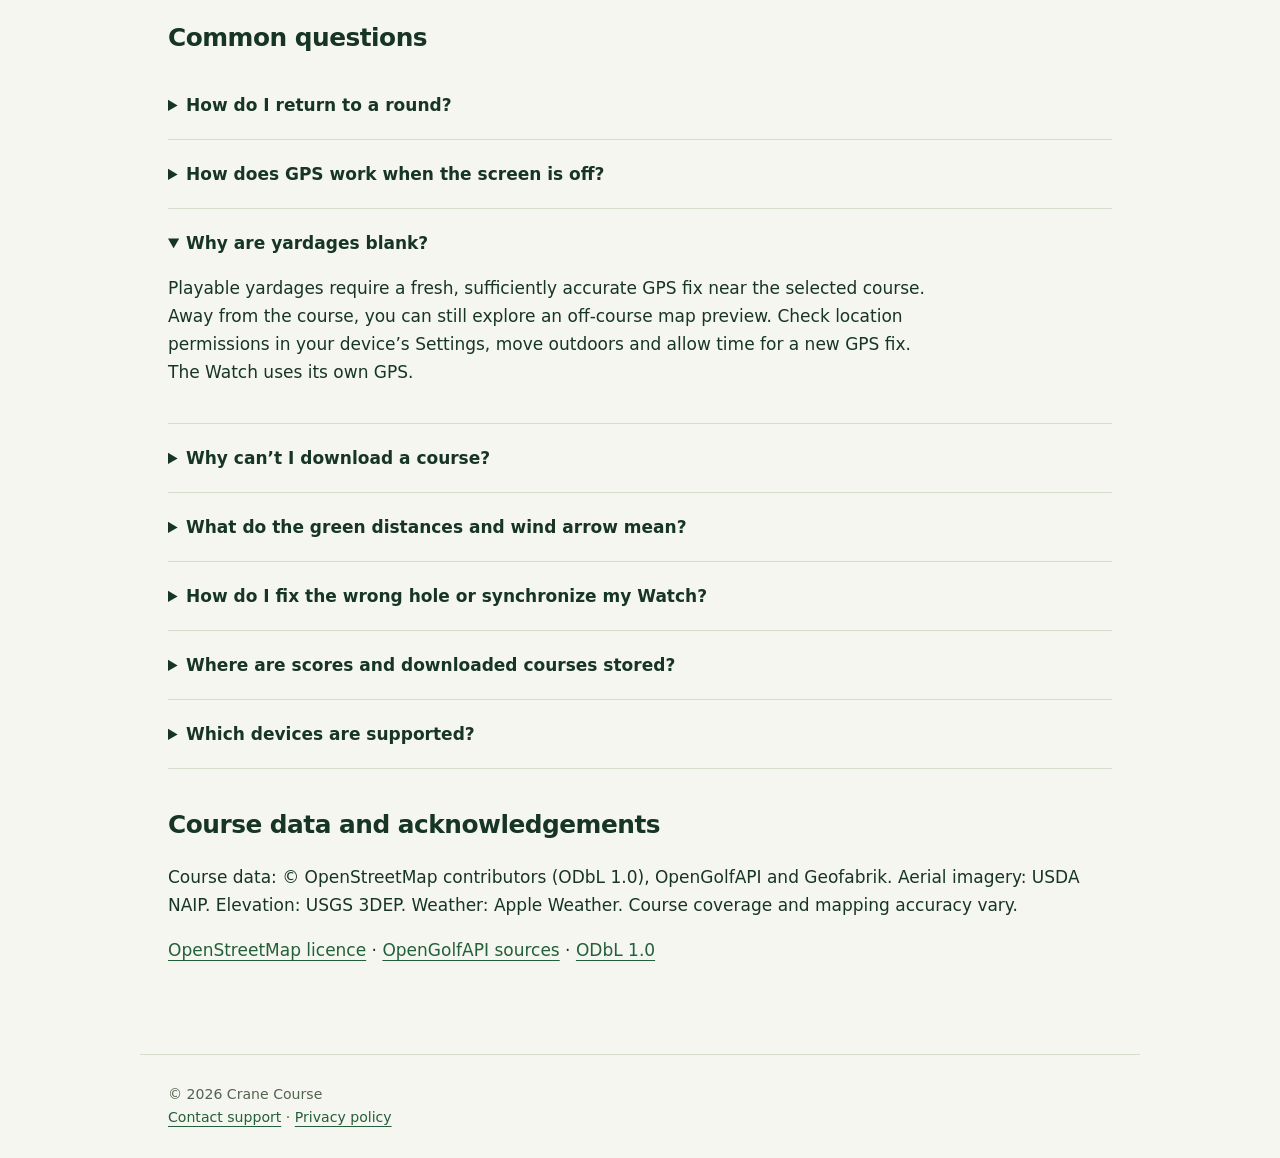
==== commit 47a88235: "Remove internal version history from customer pages" ====
--- a/index.html
+++ b/index.html
@@ -1 +1 @@
-<!doctype html><html lang="en"><head><meta charset="utf-8"><meta name="viewport" content="width=device-width,initial-scale=1"><meta name="description" content="Support and privacy information for Crane Course golf GPS on iPhone and Apple Watch."><title>Support · Crane Course</title><link rel="icon" href="icon.png"><link rel="stylesheet" href="style.css"></head><body><header><a class="brand" href="./"><img src="icon.png" alt=""><span>Crane Course</span></a><nav aria-label="Main navigation"><a href="./">Support</a><a href="privacy.html">Privacy</a></nav></header><main><section class="hero"><p class="eyebrow">iPhone + Apple Watch · Golf GPS</p><h1>Your round.<br>No ads. No subscription.</h1><p class="intro">Crane Course brings green yardages, aerial hole maps, wind estimates and a scorecard to your round. One purchase for iPhone and Apple Watch. No account or sign-up required.</p></section><section><h2>More golf. Fewer distractions.</h2><ul><li>No ads, subscriptions or in-app purchases.</li><li>Your scores and round history stay on your devices and sync between your paired iPhone and Apple Watch.</li><li>We do not sell your personal information or use it for targeted advertising.</li></ul><p>Online course, map and weather services receive the requests needed to provide those features and may keep operational logs. Read our <a href="privacy.html">privacy policy</a> for the details.</p></section><section class="contact"><h2 style="margin-top:0">Contact Crane Course</h2><p>Questions, a course that won’t download, or something that doesn’t look right?</p><a href="mailto:cranecourseapp@outlook.com">cranecourseapp@outlook.com</a><p>Include your device model, app version, course name, and what happened. Please leave out passwords, payment details and other sensitive information.</p></section><section id="coverage"><h2>Check your course before buying</h2><p>30 supported courses as of October 17, 2026. This is a limited catalog, not nationwide coverage. New courses are added only after checks. Public mapping can differ from conditions on the ground.</p><ul><li>Papago Golf Club — Phoenix, AZ</li><li>Scottsdale Silverado Golf Club — Scottsdale, AZ</li><li>Castlewood Country Club - Hill Course — Pleasanton, CA</li><li>Pebble Beach Golf Links — Pebble Beach, CA</li><li>Pga West Private Arnold Palmer Course — La Quinta, CA</li><li>Pga West Private Jack Nicklaus Private Course — La Quinta, CA</li><li>The Stadium Course At Pga West — La Quinta, CA</li><li>Torrey Pines South Course — San Diego, CA</li><li>Valley At Castlewood Country Club — Pleasanton, CA</li><li>Hammock Beach Resort The Ocean Course — Palm Coast, FL</li><li>Mark Bostick Golf Course At The University Of Florida — Gainesville, FL</li><li>The First Tee Of North Florida Brentwood Golf Course — Jacksonville, FL</li><li>Minnesota Valley Country Club — Bloomington, MN</li><li>Pinehurst Resort Country Club No 2 — Pinehurst, NC</li><li>Pinehurst Resort Country Club No 7 — Pinehurst, NC</li><li>Pinehurst Resort Country Club No 8 — Pinehurst, NC</li><li>Bath Country Club — Bath, NY</li><li>Big Oak Public Golf Course — Geneva, NY</li><li>Lakeside Country Club — Penn Yan, NY</li><li>Majestic Hills Golf Course — Naples, NY</li><li>Reservoir Creek Golf Course — Naples, NY</li><li>Watkins Glen Golf Club — Watkins Glen, NY</li><li>Country Club Of Hilton Head — Hilton Head Island, SC</li><li>The Ocean Course At Kiawah Island Golf Resort — Kiawah Island, SC</li><li>Golf Club of Texas — San Antonio, TX</li><li>Texas Rangers Golf Club — Arlington, TX</li><li>Texas Star Golf Course — Euless, TX</li><li>The Country Club Of Virginia Tuckahoe Creek Course — Richmond, VA</li><li>Erin Hills — Erin, WI</li><li>The Bull at Pinehurst Farms — Sheboygan Falls, WI</li></ul><p><a href="https://cranecourse.github.io/crane-course-data/app-index.json">Current downloadable catalog</a> · The app shows the latest approved list.</p></section><h2>Before you play</h2><ol><li>On iPhone, search for your course and download it while online. No course is preinstalled.</li><li>Select the downloaded course, choose one of its available tees, and start your round.</li><li>Open Crane Course on your paired Apple Watch and check that the course and tee have synchronized.</li><li>Allow location access for live yardages. Downloaded course maps, scores and GPS yardages can work offline; fresh wind estimates need internet.</li></ol><h2>Common questions</h2><details><summary>How do I return to a round?</summary><p>On iPhone, recent play appears as Round in progress with a Return to round button. Older unfinished rounds remain in Round History. On Watch, Home offers Return to round for the current session. Start or resume saved rounds on iPhone. Closing the phone app does not end the Watch round; use End round when finished.</p></details><details><summary>How does GPS work when the screen is off?</summary><p>An open round keeps location updates active through phone locks and wrist lowers. End the round and choose Save to round history or End without saving to stop GPS. Finishing on either device also ends the round on its paired companion when it syncs. Returning to course selection stops GPS on iPhone. Location use can affect battery life. Old or inaccurate fixes are still hidden.</p></details><details open><summary>Why are yardages blank?</summary><p>Playable yardages require a fresh, sufficiently accurate GPS fix near the selected course. Away from the course, the app shows an honest preview instead of misleading distances. Check location permissions in your device’s Settings, move outdoors and allow time for a new GPS fix. The Watch uses its own GPS.</p></details><details><summary>Why can’t I download a course?</summary><p>New downloads are limited to courses in our reviewed catalog. Coverage is currently small and does not include every U.S. course. <a href="#coverage">Check the supported-course list before buying.</a> A missing course cannot be downloaded yet. For a listed course, check your connection and retry if an imagery service is temporarily unavailable.</p></details><details><summary>What do the green distances and wind arrow mean?</summary><p>Front, center and back are straight-line distances to mapped green positions. Center is not a live pin location. Wind is an Apple Weather estimate for the course area. Its arrow shows where wind is blowing relative to tee-to-green orientation, not the direction you are facing. Check local conditions and course signage.</p></details><details><summary>How do I fix the wrong hole or synchronize my Watch?</summary><p>Use the previous/next controls and manual progression when needed. Hole changes sync between your paired iPhone and Watch when connected. If a device is disconnected, reopen both apps nearby to receive the latest selection. For synchronization, keep the paired iPhone and Watch nearby, open both apps, and start the course and tee on iPhone. Confirm the Watch has received them before heading out.</p></details><details><summary>Where are scores and downloaded courses stored?</summary><p>They are stored on your devices. Round information synchronizes between your paired iPhone and Watch. There is no Crane Course account. Removing a downloaded course does not remove saved scorecards. Deleting the app can erase its local data; see the privacy policy for more detail.</p></details><details><summary>Which devices are supported?</summary><p>iPhone with iOS 17 or later, plus an optional Apple Watch with watchOS 10 or later. Set up the course and tee on iPhone before using the Watch companion.</p></details><h2>Course data and acknowledgements</h2><p>Course data: © OpenStreetMap contributors (ODbL 1.0), OpenGolfAPI and Geofabrik. Aerial imagery: USDA NAIP. Elevation: USGS 3DEP. Weather: Apple Weather. Course coverage and mapping accuracy vary.</p><p><a href="https://www.openstreetmap.org/copyright">OpenStreetMap licence</a> · <a href="https://www.opengolfapi.org/attribution">OpenGolfAPI sources</a> · <a href="https://opendatacommons.org/licenses/odbl/1-0/">ODbL 1.0</a></p></main><footer>© 2026 Crane Course<br><a href="mailto:cranecourseapp@outlook.com">Contact support</a> · <a href="privacy.html">Privacy policy</a></footer></body></html>+<!doctype html><html lang="en"><head><meta charset="utf-8"><meta name="viewport" content="width=device-width,initial-scale=1"><meta name="description" content="Support and privacy information for Crane Course golf GPS on iPhone and Apple Watch."><title>Support · Crane Course</title><link rel="icon" href="icon.png"><link rel="stylesheet" href="style.css"></head><body><header><a class="brand" href="./"><img src="icon.png" alt=""><span>Crane Course</span></a><nav aria-label="Main navigation"><a href="./">Support</a><a href="privacy.html">Privacy</a></nav></header><main><section class="hero"><p class="eyebrow">iPhone + Apple Watch · Golf GPS</p><h1>Your round.<br>No ads. No subscription.</h1><p class="intro">Crane Course brings green yardages, aerial hole maps, wind estimates and a scorecard to your round. One purchase for iPhone and Apple Watch. No account or sign-up required.</p></section><section><h2>More golf. Fewer distractions.</h2><ul><li>No ads, subscriptions or in-app purchases.</li><li>Your scores and round history stay on your devices and sync between your paired iPhone and Apple Watch.</li><li>We do not sell your personal information or use it for targeted advertising.</li></ul><p>Online course, map and weather services receive the requests needed to provide those features and may keep operational logs. Read our <a href="privacy.html">privacy policy</a> for the details.</p></section><section class="contact"><h2 style="margin-top:0">Contact Crane Course</h2><p>Questions, a course that won’t download, or something that doesn’t look right?</p><a href="mailto:cranecourseapp@outlook.com">cranecourseapp@outlook.com</a><p>Include your device model, app version, course name, and what happened. Please leave out passwords, payment details and other sensitive information.</p></section><section id="coverage"><h2>Check your course before buying</h2><p>Crane Course supports selected courses across the contiguous United States. Coverage does not include every course, and mapping may differ from conditions on the ground.</p><p><a href="https://cranecourse.github.io/crane-course-data/#courses">Search the current supported-course list</a> before purchasing.</p></section><h2>Before you play</h2><ol><li>On iPhone, search for your course and download it while online. No course is preinstalled.</li><li>Select the downloaded course, choose one of its available tees, and start your round.</li><li>Open Crane Course on your paired Apple Watch and check that the course and tee have synchronized.</li><li>Allow location access for live yardages. Downloaded course maps, scores and GPS yardages can work offline; fresh wind estimates need internet.</li></ol><h2>Common questions</h2><details><summary>How do I return to a round?</summary><p>On iPhone, recent play appears as Round in progress with a Return to round button. Older unfinished rounds remain in Round History. On Watch, Home offers Return to round for your active round. Start or resume saved rounds on iPhone. Closing the phone app does not end the Watch round; use End round when finished.</p></details><details><summary>How does GPS work when the screen is off?</summary><p>An open round keeps location updates active through phone locks and wrist lowers. End the round and choose Save to round history or End without saving to stop GPS. Finishing on either device also ends the round on its paired companion when it syncs. Returning to course selection stops GPS on iPhone. Location use can affect battery life. Old or inaccurate fixes are still hidden.</p></details><details open><summary>Why are yardages blank?</summary><p>Playable yardages require a fresh, sufficiently accurate GPS fix near the selected course. Away from the course, you can still explore an off-course map preview. Check location permissions in your device’s Settings, move outdoors and allow time for a new GPS fix. The Watch uses its own GPS.</p></details><details><summary>Why can’t I download a course?</summary><p>Downloads are available for courses on our supported-course list. Not every U.S. course is included. <a href="#coverage">Check the supported-course list before buying.</a> A missing course cannot be downloaded yet. For a listed course, check your connection and retry if an imagery service is temporarily unavailable.</p></details><details><summary>What do the green distances and wind arrow mean?</summary><p>Front, center and back are straight-line distances to mapped green positions. Center is not a live pin location. Wind is an Apple Weather estimate for the course area. Its arrow shows where wind is blowing relative to tee-to-green orientation, not the direction you are facing. Check local conditions and course signage.</p></details><details><summary>How do I fix the wrong hole or synchronize my Watch?</summary><p>Use the previous/next controls and manual progression when needed. Hole changes sync between your paired iPhone and Watch when connected. If a device is disconnected, reopen both apps nearby to receive the latest selection. For synchronization, keep the paired iPhone and Watch nearby, open both apps, and start the course and tee on iPhone. Confirm the Watch has received them before heading out.</p></details><details><summary>Where are scores and downloaded courses stored?</summary><p>They are stored on your devices. Round information synchronizes between your paired iPhone and Watch. There is no Crane Course account. Removing a downloaded course does not remove saved scorecards. Deleting the app can erase its local data; see the privacy policy for more detail.</p></details><details><summary>Which devices are supported?</summary><p>iPhone with iOS 17 or later, plus an optional Apple Watch with watchOS 10 or later. Set up the course and tee on iPhone before using the Watch companion.</p></details><h2>Course data and acknowledgements</h2><p>Course data: © OpenStreetMap contributors (ODbL 1.0), OpenGolfAPI and Geofabrik. Aerial imagery: USDA NAIP. Elevation: USGS 3DEP. Weather: Apple Weather. Course coverage and mapping accuracy vary.</p><p><a href="https://www.openstreetmap.org/copyright">OpenStreetMap licence</a> · <a href="https://www.opengolfapi.org/attribution">OpenGolfAPI sources</a> · <a href="https://opendatacommons.org/licenses/odbl/1-0/">ODbL 1.0</a></p></main><footer>© 2026 Crane Course<br><a href="mailto:cranecourseapp@outlook.com">Contact support</a> · <a href="privacy.html">Privacy policy</a></footer></body></html>
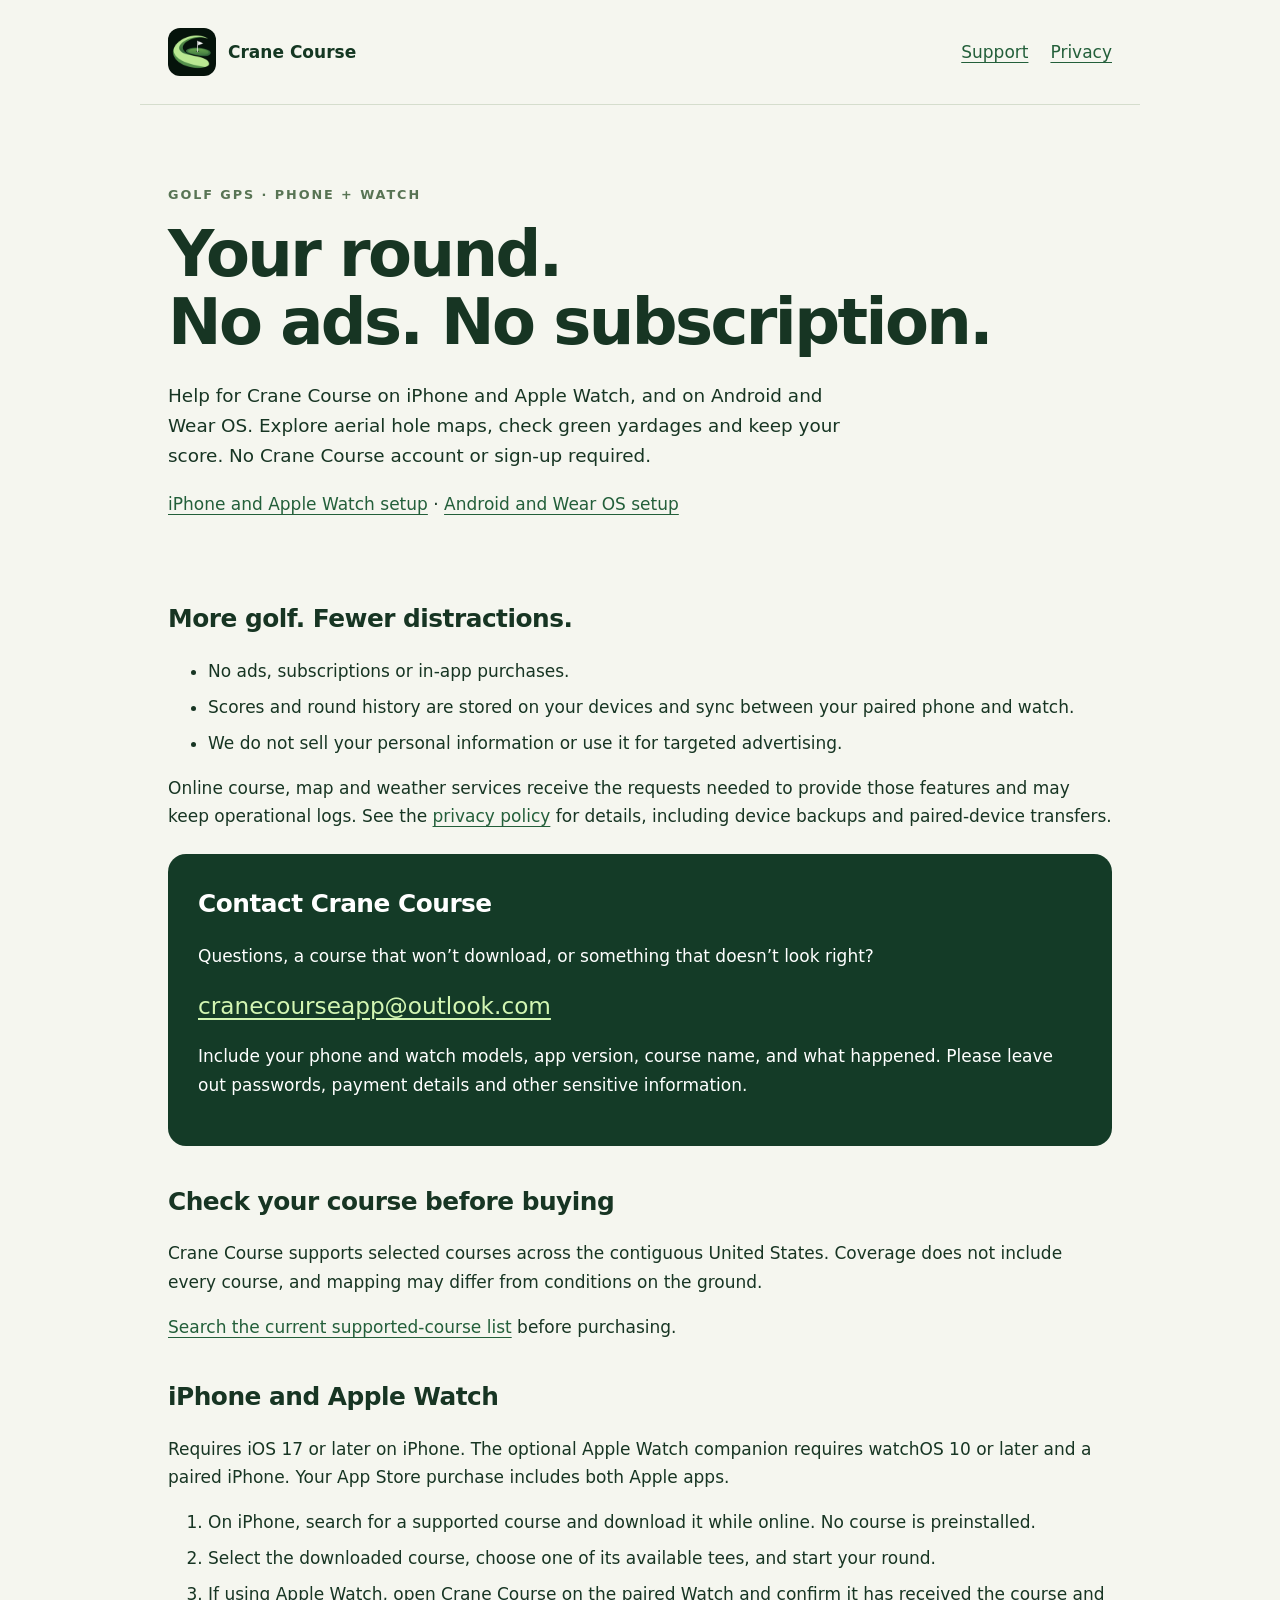
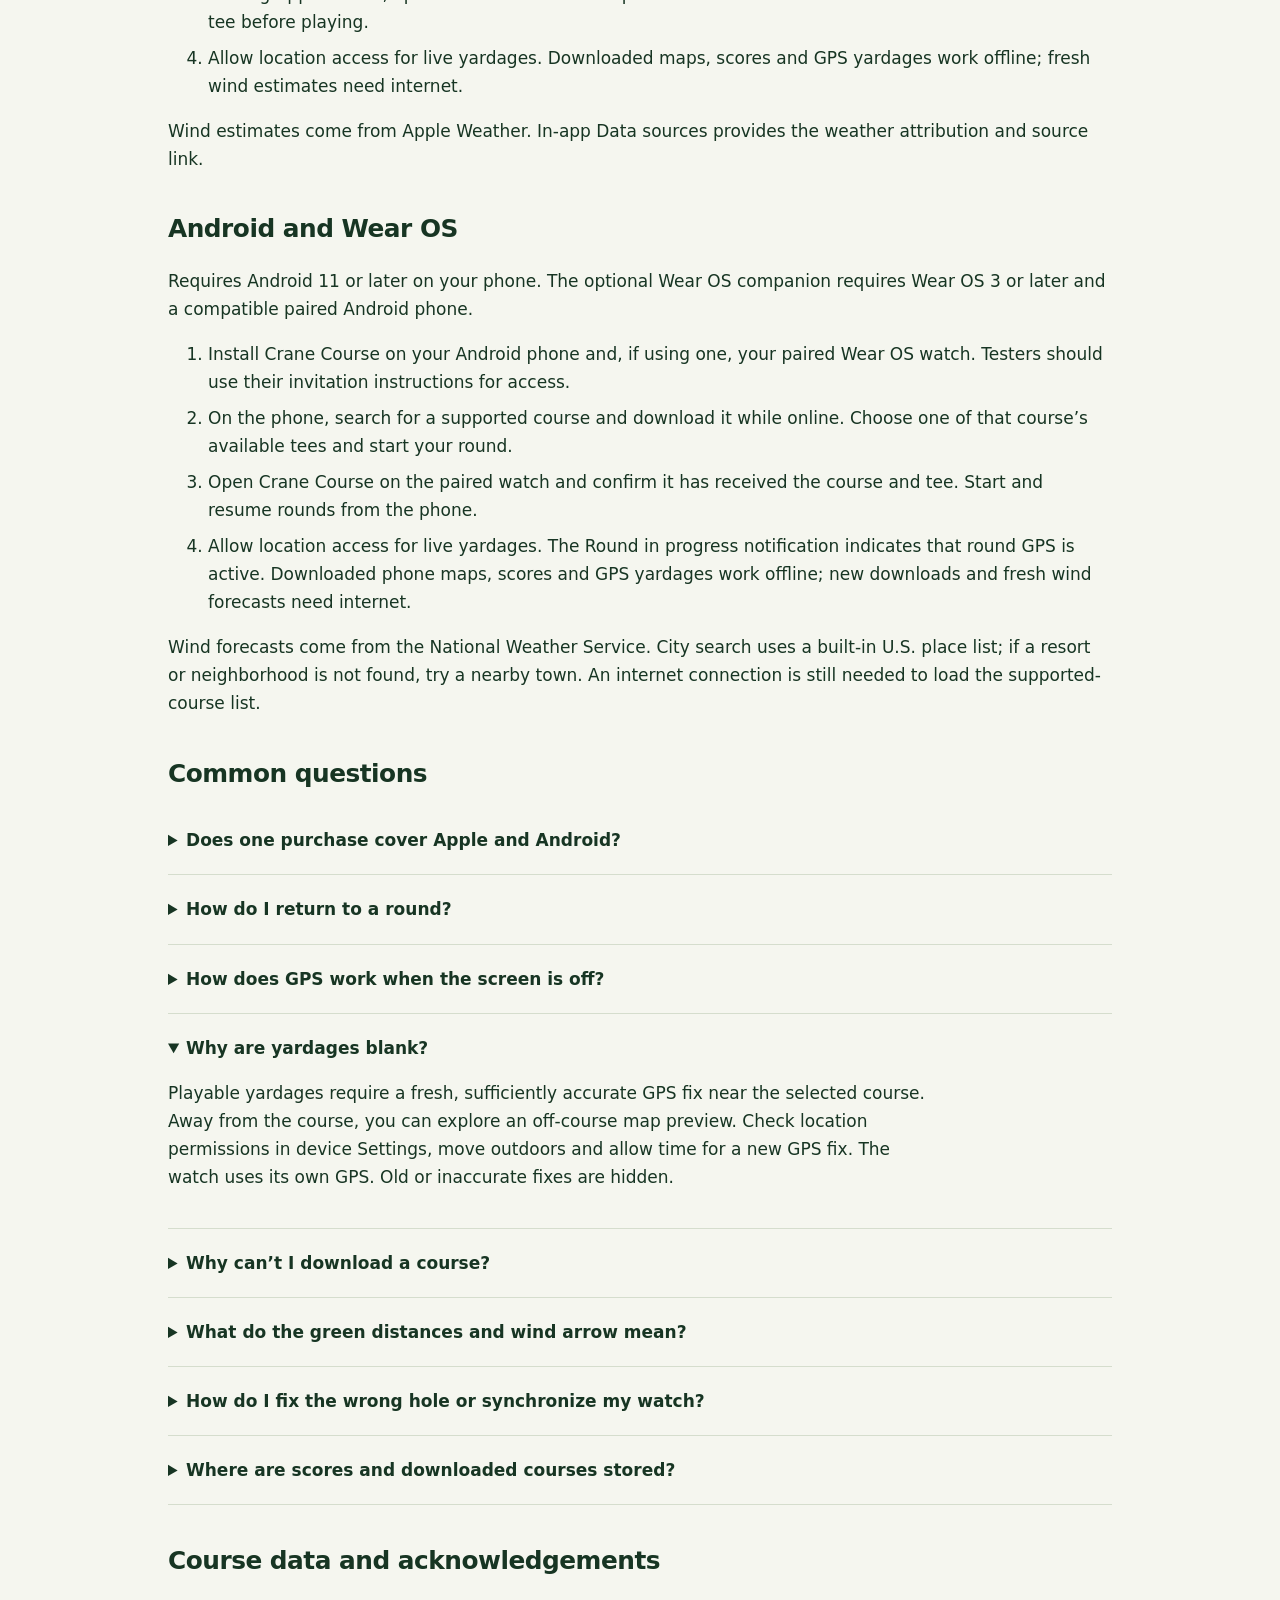
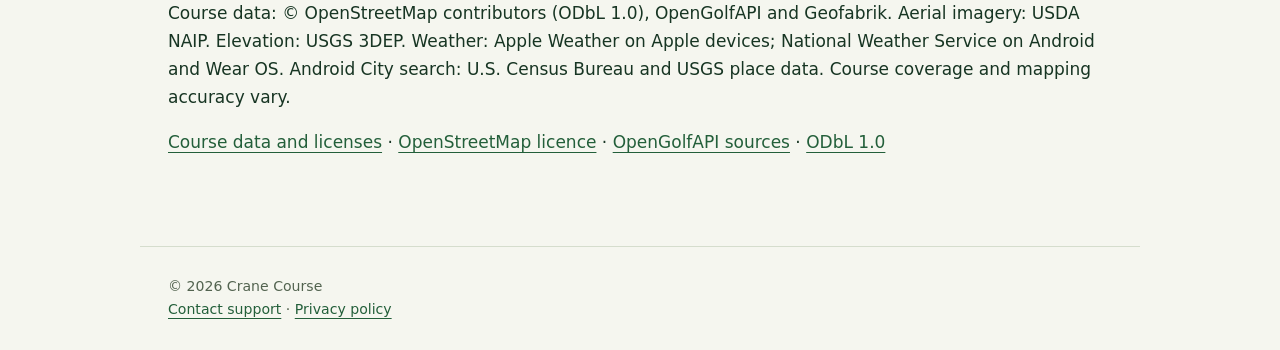
==== commit 50795541: "Support both platforms and consolidate privacy disclosures" ====
--- a/index.html
+++ b/index.html
@@ -1 +1,58 @@
-<!doctype html><html lang="en"><head><meta charset="utf-8"><meta name="viewport" content="width=device-width,initial-scale=1"><meta name="description" content="Support and privacy information for Crane Course golf GPS on iPhone and Apple Watch."><title>Support · Crane Course</title><link rel="icon" href="icon.png"><link rel="stylesheet" href="style.css"></head><body><header><a class="brand" href="./"><img src="icon.png" alt=""><span>Crane Course</span></a><nav aria-label="Main navigation"><a href="./">Support</a><a href="privacy.html">Privacy</a></nav></header><main><section class="hero"><p class="eyebrow">iPhone + Apple Watch · Golf GPS</p><h1>Your round.<br>No ads. No subscription.</h1><p class="intro">Crane Course brings green yardages, aerial hole maps, wind estimates and a scorecard to your round. One purchase for iPhone and Apple Watch. No account or sign-up required.</p></section><section><h2>More golf. Fewer distractions.</h2><ul><li>No ads, subscriptions or in-app purchases.</li><li>Your scores and round history stay on your devices and sync between your paired iPhone and Apple Watch.</li><li>We do not sell your personal information or use it for targeted advertising.</li></ul><p>Online course, map and weather services receive the requests needed to provide those features and may keep operational logs. Read our <a href="privacy.html">privacy policy</a> for the details.</p></section><section class="contact"><h2 style="margin-top:0">Contact Crane Course</h2><p>Questions, a course that won’t download, or something that doesn’t look right?</p><a href="mailto:cranecourseapp@outlook.com">cranecourseapp@outlook.com</a><p>Include your device model, app version, course name, and what happened. Please leave out passwords, payment details and other sensitive information.</p></section><section id="coverage"><h2>Check your course before buying</h2><p>Crane Course supports selected courses across the contiguous United States. Coverage does not include every course, and mapping may differ from conditions on the ground.</p><p><a href="https://cranecourse.github.io/crane-course-data/#courses">Search the current supported-course list</a> before purchasing.</p></section><h2>Before you play</h2><ol><li>On iPhone, search for your course and download it while online. No course is preinstalled.</li><li>Select the downloaded course, choose one of its available tees, and start your round.</li><li>Open Crane Course on your paired Apple Watch and check that the course and tee have synchronized.</li><li>Allow location access for live yardages. Downloaded course maps, scores and GPS yardages can work offline; fresh wind estimates need internet.</li></ol><h2>Common questions</h2><details><summary>How do I return to a round?</summary><p>On iPhone, recent play appears as Round in progress with a Return to round button. Older unfinished rounds remain in Round History. On Watch, Home offers Return to round for your active round. Start or resume saved rounds on iPhone. Closing the phone app does not end the Watch round; use End round when finished.</p></details><details><summary>How does GPS work when the screen is off?</summary><p>An open round keeps location updates active through phone locks and wrist lowers. End the round and choose Save to round history or End without saving to stop GPS. Finishing on either device also ends the round on its paired companion when it syncs. Returning to course selection stops GPS on iPhone. Location use can affect battery life. Old or inaccurate fixes are still hidden.</p></details><details open><summary>Why are yardages blank?</summary><p>Playable yardages require a fresh, sufficiently accurate GPS fix near the selected course. Away from the course, you can still explore an off-course map preview. Check location permissions in your device’s Settings, move outdoors and allow time for a new GPS fix. The Watch uses its own GPS.</p></details><details><summary>Why can’t I download a course?</summary><p>Downloads are available for courses on our supported-course list. Not every U.S. course is included. <a href="#coverage">Check the supported-course list before buying.</a> A missing course cannot be downloaded yet. For a listed course, check your connection and retry if an imagery service is temporarily unavailable.</p></details><details><summary>What do the green distances and wind arrow mean?</summary><p>Front, center and back are straight-line distances to mapped green positions. Center is not a live pin location. Wind is an Apple Weather estimate for the course area. Its arrow shows where wind is blowing relative to tee-to-green orientation, not the direction you are facing. Check local conditions and course signage.</p></details><details><summary>How do I fix the wrong hole or synchronize my Watch?</summary><p>Use the previous/next controls and manual progression when needed. Hole changes sync between your paired iPhone and Watch when connected. If a device is disconnected, reopen both apps nearby to receive the latest selection. For synchronization, keep the paired iPhone and Watch nearby, open both apps, and start the course and tee on iPhone. Confirm the Watch has received them before heading out.</p></details><details><summary>Where are scores and downloaded courses stored?</summary><p>They are stored on your devices. Round information synchronizes between your paired iPhone and Watch. There is no Crane Course account. Removing a downloaded course does not remove saved scorecards. Deleting the app can erase its local data; see the privacy policy for more detail.</p></details><details><summary>Which devices are supported?</summary><p>iPhone with iOS 17 or later, plus an optional Apple Watch with watchOS 10 or later. Set up the course and tee on iPhone before using the Watch companion.</p></details><h2>Course data and acknowledgements</h2><p>Course data: © OpenStreetMap contributors (ODbL 1.0), OpenGolfAPI and Geofabrik. Aerial imagery: USDA NAIP. Elevation: USGS 3DEP. Weather: Apple Weather. Course coverage and mapping accuracy vary.</p><p><a href="https://www.openstreetmap.org/copyright">OpenStreetMap licence</a> · <a href="https://www.opengolfapi.org/attribution">OpenGolfAPI sources</a> · <a href="https://opendatacommons.org/licenses/odbl/1-0/">ODbL 1.0</a></p></main><footer>© 2026 Crane Course<br><a href="mailto:cranecourseapp@outlook.com">Contact support</a> · <a href="privacy.html">Privacy policy</a></footer></body></html>+<!doctype html>
+<html lang="en"><head><meta charset="utf-8"><meta name="viewport" content="width=device-width,initial-scale=1">
+<meta name="description" content="Support for Crane Course on iPhone, Apple Watch, Android and Wear OS."><title>Support · Crane Course</title>
+<link rel="icon" href="icon.png"><link rel="stylesheet" href="style.css"></head><body>
+<header><a class="brand" href="./"><img src="icon.png" alt=""><span>Crane Course</span></a><nav aria-label="Main navigation"><a href="./">Support</a><a href="privacy.html">Privacy</a></nav></header>
+<main>
+<section class="hero"><p class="eyebrow">Golf GPS · Phone + watch</p>
+<h1>Your round.<br>No ads. No subscription.</h1>
+<p class="intro">Help for Crane Course on iPhone and Apple Watch, and on Android and Wear OS. Explore aerial hole maps, check green yardages and keep your score. No Crane Course account or sign-up required.</p>
+<p><a href="#apple">iPhone and Apple Watch setup</a> · <a href="#android">Android and Wear OS setup</a></p></section>
+<section><h2>More golf. Fewer distractions.</h2><ul>
+<li>No ads, subscriptions or in-app purchases.</li>
+<li>Scores and round history are stored on your devices and sync between your paired phone and watch.</li>
+<li>We do not sell your personal information or use it for targeted advertising.</li></ul>
+<p>Online course, map and weather services receive the requests needed to provide those features and may keep operational logs. See the <a href="privacy.html">privacy policy</a> for details, including device backups and paired-device transfers.</p></section>
+<section class="contact"><h2 style="margin-top:0">Contact Crane Course</h2>
+<p>Questions, a course that won’t download, or something that doesn’t look right?</p>
+<a href="mailto:cranecourseapp@outlook.com">cranecourseapp@outlook.com</a>
+<p>Include your phone and watch models, app version, course name, and what happened. Please leave out passwords, payment details and other sensitive information.</p></section>
+<section id="coverage"><h2>Check your course before buying</h2>
+<p>Crane Course supports selected courses across the contiguous United States. Coverage does not include every course, and mapping may differ from conditions on the ground.</p>
+<p><a href="https://cranecourse.github.io/crane-course-data/#courses">Search the current supported-course list</a> before purchasing.</p></section>
+<section id="apple"><h2>iPhone and Apple Watch</h2>
+<p>Requires iOS 17 or later on iPhone. The optional Apple Watch companion requires watchOS 10 or later and a paired iPhone. Your App Store purchase includes both Apple apps.</p>
+<ol><li>On iPhone, search for a supported course and download it while online. No course is preinstalled.</li>
+<li>Select the downloaded course, choose one of its available tees, and start your round.</li>
+<li>If using Apple Watch, open Crane Course on the paired Watch and confirm it has received the course and tee before playing.</li>
+<li>Allow location access for live yardages. Downloaded maps, scores and GPS yardages work offline; fresh wind estimates need internet.</li></ol>
+<p>Wind estimates come from Apple Weather. In-app Data sources provides the weather attribution and source link.</p></section>
+<section id="android"><h2>Android and Wear OS</h2>
+<p>Requires Android 11 or later on your phone. The optional Wear OS companion requires Wear OS 3 or later and a compatible paired Android phone.</p>
+<ol><li>Install Crane Course on your Android phone and, if using one, your paired Wear OS watch. Testers should use their invitation instructions for access.</li>
+<li>On the phone, search for a supported course and download it while online. Choose one of that course’s available tees and start your round.</li>
+<li>Open Crane Course on the paired watch and confirm it has received the course and tee. Start and resume rounds from the phone.</li>
+<li>Allow location access for live yardages. The Round in progress notification indicates that round GPS is active. Downloaded phone maps, scores and GPS yardages work offline; new downloads and fresh wind forecasts need internet.</li></ol>
+<p>Wind forecasts come from the National Weather Service. City search uses a built-in U.S. place list; if a resort or neighborhood is not found, try a nearby town. An internet connection is still needed to load the supported-course list.</p></section>
+<h2>Common questions</h2>
+<details><summary>Does one purchase cover Apple and Android?</summary>
+<p>The App Store and Google Play are separate purchases. An App Store purchase includes the iPhone and Apple Watch apps; it does not unlock the Android apps. Each watch companion works with its matching phone platform.</p></details>
+<details><summary>How do I return to a round?</summary>
+<p>On your phone, use Round in progress → Return to round for current play. Older unfinished rounds are in Round History. On your watch, Home offers Return to round for the active round. Start or resume saved rounds on the phone. Closing the phone app does not end the watch round; use End round when finished.</p></details>
+<details><summary>How does GPS work when the screen is off?</summary>
+<p>An open round can keep GPS active through phone locks and wrist lowers. On Android and Wear OS, an ongoing round notification indicates location use. To finish, choose End round, then Save to round history or End without saving. Finishing on either device also ends active play on its paired companion when it syncs. Returning to course selection stops GPS on the phone; finish the round to end play on both devices. Location use can affect battery life.</p></details>
+<details open><summary>Why are yardages blank?</summary>
+<p>Playable yardages require a fresh, sufficiently accurate GPS fix near the selected course. Away from the course, you can explore an off-course map preview. Check location permissions in device Settings, move outdoors and allow time for a new GPS fix. The watch uses its own GPS. Old or inaccurate fixes are hidden.</p></details>
+<details><summary>Why can’t I download a course?</summary>
+<p>Only courses on the supported-course list are available. <a href="#coverage">Check your course before buying.</a> For a listed course, check your connection and retry if an imagery service is temporarily unavailable.</p></details>
+<details><summary>What do the green distances and wind arrow mean?</summary>
+<p>Front, center and back are straight-line distances to mapped green positions. Center is not a live pin location. Wind is an estimate for the course area: Apple Weather on iPhone and Apple Watch, and National Weather Service forecasts on Android and Wear OS. The arrow shows where wind is blowing relative to the hole’s tee-to-green orientation, not the direction you are facing. Check local conditions and course signage.</p></details>
+<details><summary>How do I fix the wrong hole or synchronize my watch?</summary>
+<p>Use previous/next controls and manual progression when needed. Hole and score changes sync between your paired phone and watch when connected. If they disagree, open both apps nearby, start or return to the round on the phone, and check that the watch has received the course and tee before playing.</p></details>
+<details><summary>Where are scores and downloaded courses stored?</summary>
+<p>They are stored on your devices. Round information synchronizes between your paired phone and watch. No Crane Course account is required. Removing a downloaded course does not remove saved scorecards. Deleting the app can erase its local data; system backups and transfers may keep copies. See the <a href="privacy.html#choices">privacy policy’s deletion options</a>.</p></details>
+<h2>Course data and acknowledgements</h2>
+<p>Course data: © OpenStreetMap contributors (ODbL 1.0), OpenGolfAPI and Geofabrik. Aerial imagery: USDA NAIP. Elevation: USGS 3DEP. Weather: Apple Weather on Apple devices; National Weather Service on Android and Wear OS. Android City search: U.S. Census Bureau and USGS place data. Course coverage and mapping accuracy vary.</p>
+<p><a href="https://cranecourse.github.io/crane-course-data/">Course data and licenses</a> · <a href="https://www.openstreetmap.org/copyright">OpenStreetMap licence</a> · <a href="https://www.opengolfapi.org/attribution">OpenGolfAPI sources</a> · <a href="https://opendatacommons.org/licenses/odbl/1-0/">ODbL 1.0</a></p>
+</main>
+<footer>© 2026 Crane Course<br><a href="mailto:cranecourseapp@outlook.com">Contact support</a> · <a href="privacy.html">Privacy policy</a></footer></body></html>
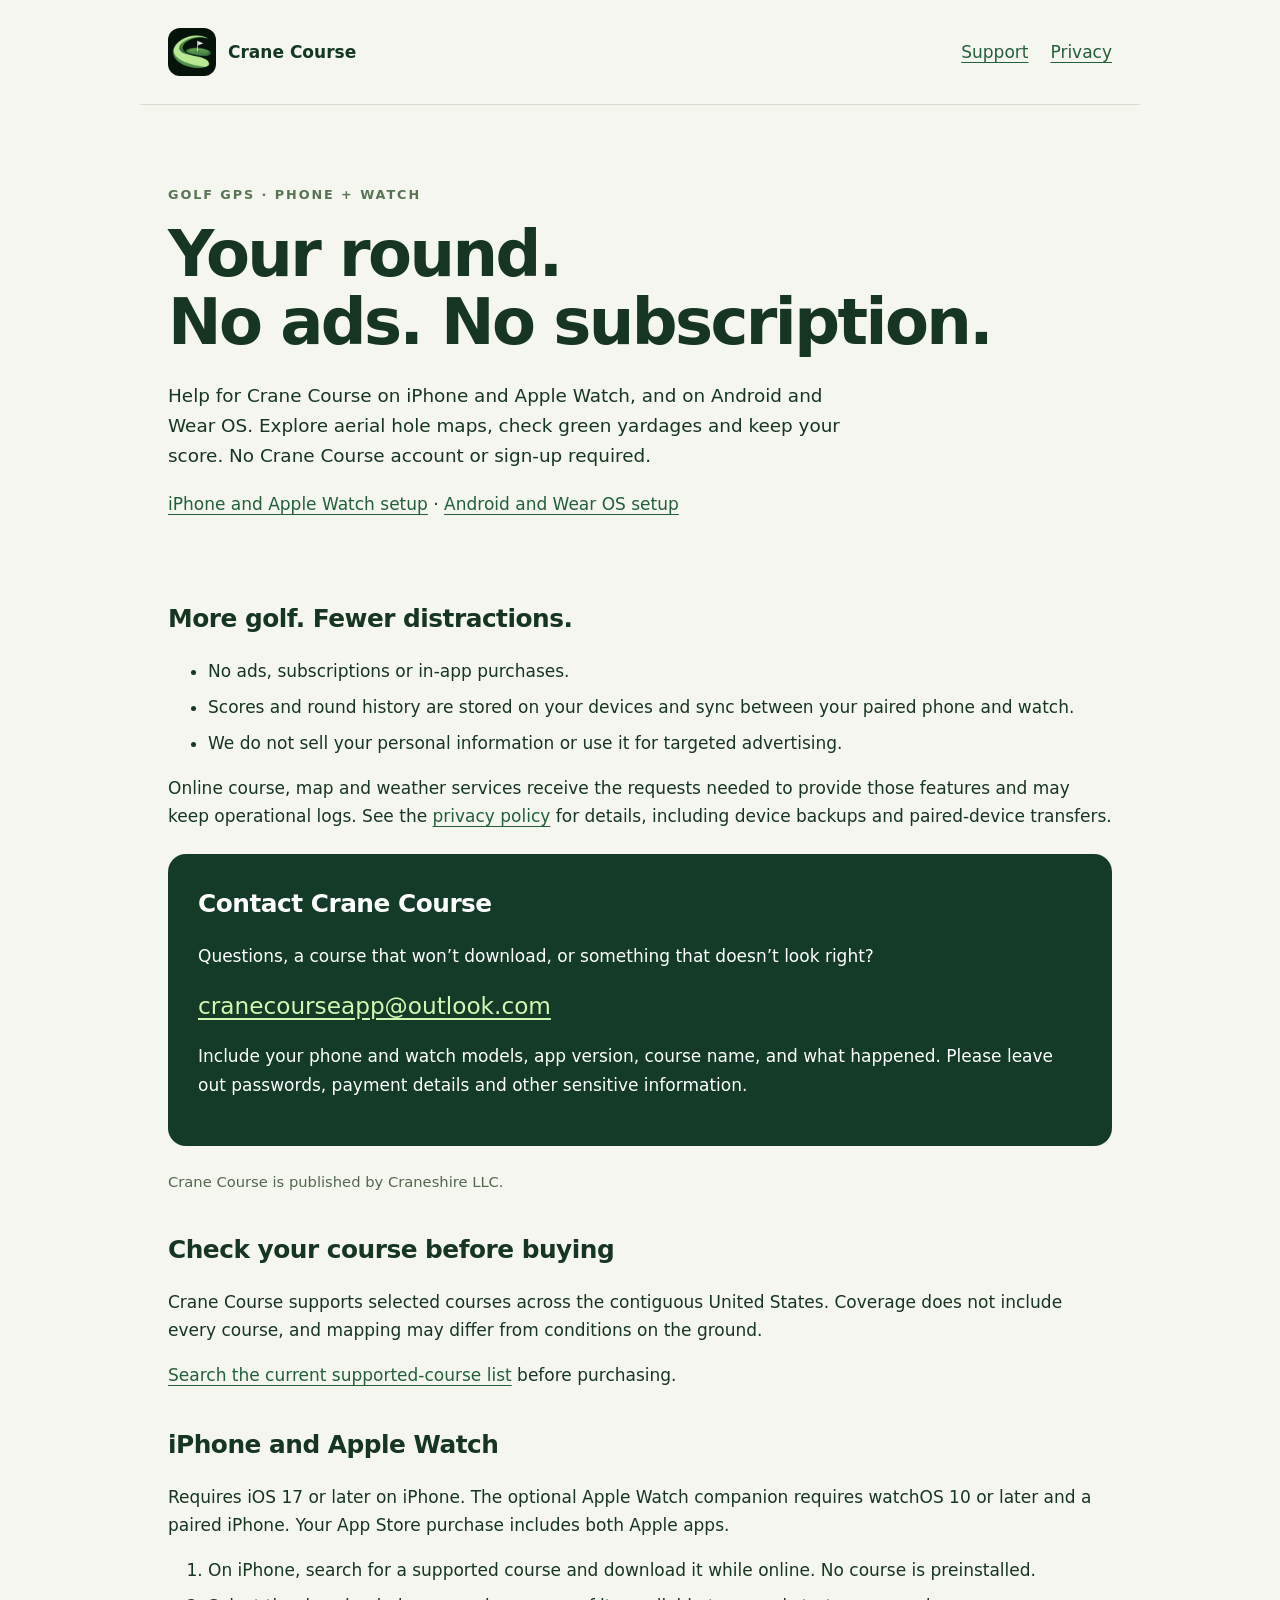
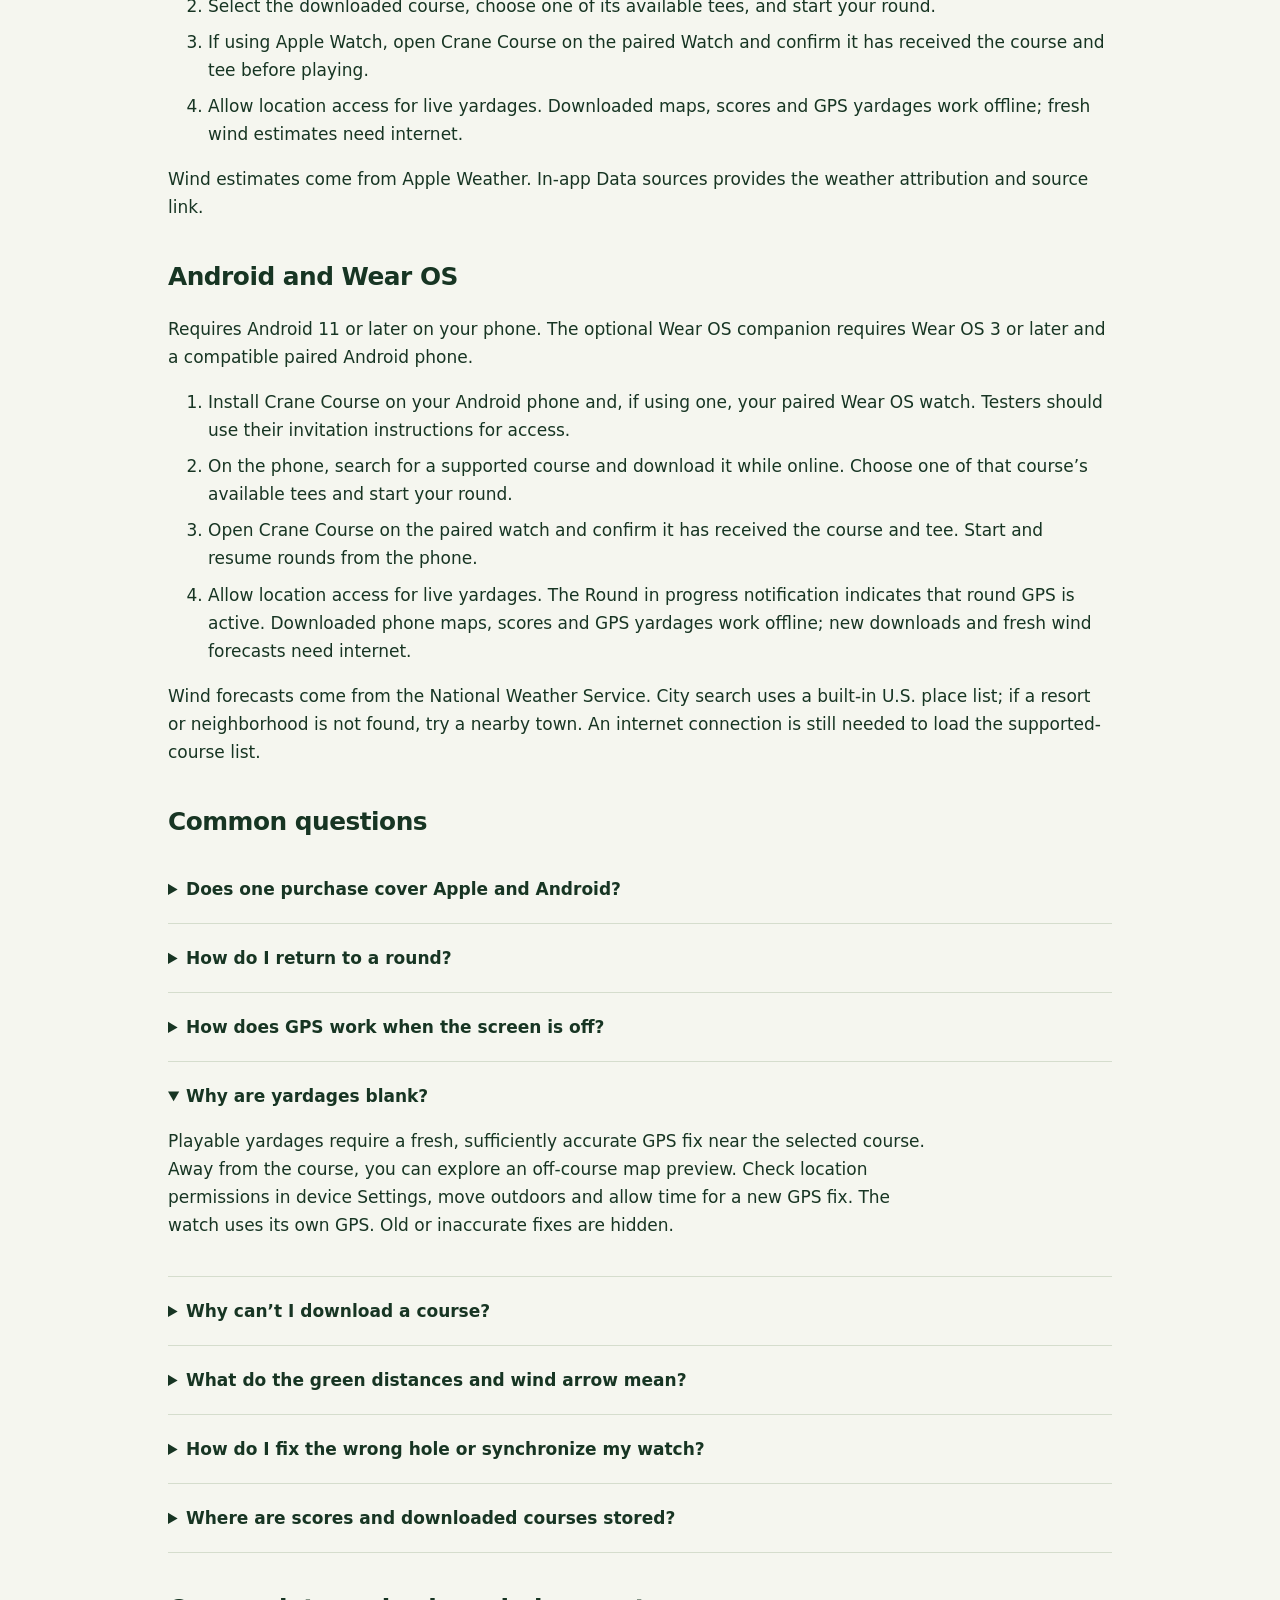
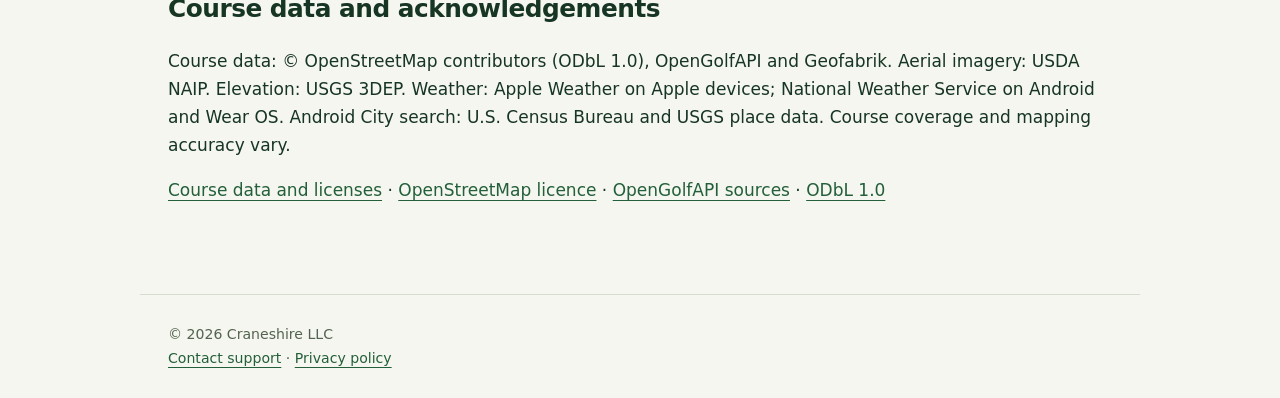
==== commit d38ea5f5: "Name Craneshire LLC as Crane Course's publisher Update the privacy policy's developer line, effectiv" ====
--- a/index.html
+++ b/index.html
@@ -16,7 +16,9 @@
 <section class="contact"><h2 style="margin-top:0">Contact Crane Course</h2>
 <p>Questions, a course that won’t download, or something that doesn’t look right?</p>
 <a href="mailto:cranecourseapp@outlook.com">cranecourseapp@outlook.com</a>
-<p>Include your phone and watch models, app version, course name, and what happened. Please leave out passwords, payment details and other sensitive information.</p></section>
+<p>Include your phone and watch models, app version, course name, and what happened. Please leave out passwords, payment details and other sensitive information.</p>
+</section>
+<p class="note">Crane Course is published by Craneshire LLC.</p>
 <section id="coverage"><h2>Check your course before buying</h2>
 <p>Crane Course supports selected courses across the contiguous United States. Coverage does not include every course, and mapping may differ from conditions on the ground.</p>
 <p><a href="https://cranecourse.github.io/crane-course-data/#courses">Search the current supported-course list</a> before purchasing.</p></section>
@@ -55,4 +57,4 @@
 <p>Course data: © OpenStreetMap contributors (ODbL 1.0), OpenGolfAPI and Geofabrik. Aerial imagery: USDA NAIP. Elevation: USGS 3DEP. Weather: Apple Weather on Apple devices; National Weather Service on Android and Wear OS. Android City search: U.S. Census Bureau and USGS place data. Course coverage and mapping accuracy vary.</p>
 <p><a href="https://cranecourse.github.io/crane-course-data/">Course data and licenses</a> · <a href="https://www.openstreetmap.org/copyright">OpenStreetMap licence</a> · <a href="https://www.opengolfapi.org/attribution">OpenGolfAPI sources</a> · <a href="https://opendatacommons.org/licenses/odbl/1-0/">ODbL 1.0</a></p>
 </main>
-<footer>© 2026 Crane Course<br><a href="mailto:cranecourseapp@outlook.com">Contact support</a> · <a href="privacy.html">Privacy policy</a></footer></body></html>
+<footer>© 2026 Craneshire LLC<br><a href="mailto:cranecourseapp@outlook.com">Contact support</a> · <a href="privacy.html">Privacy policy</a></footer></body></html>
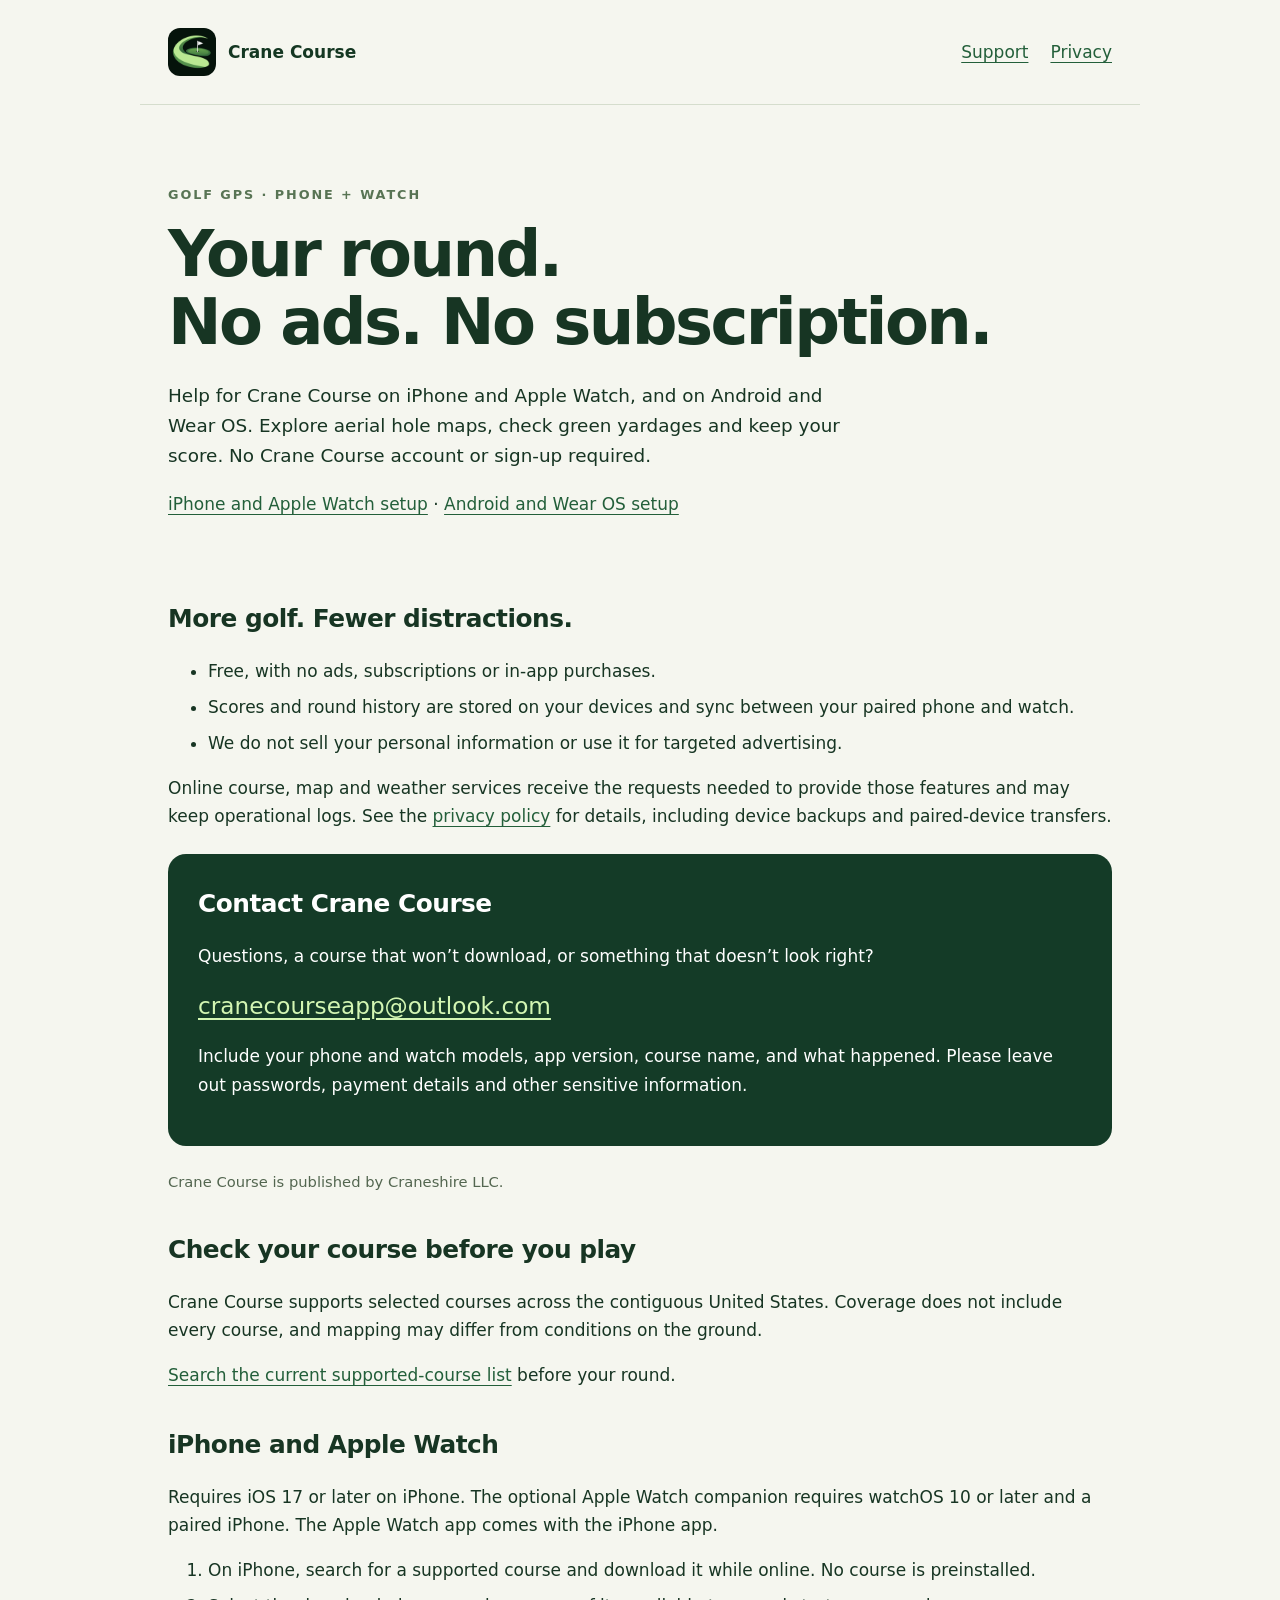
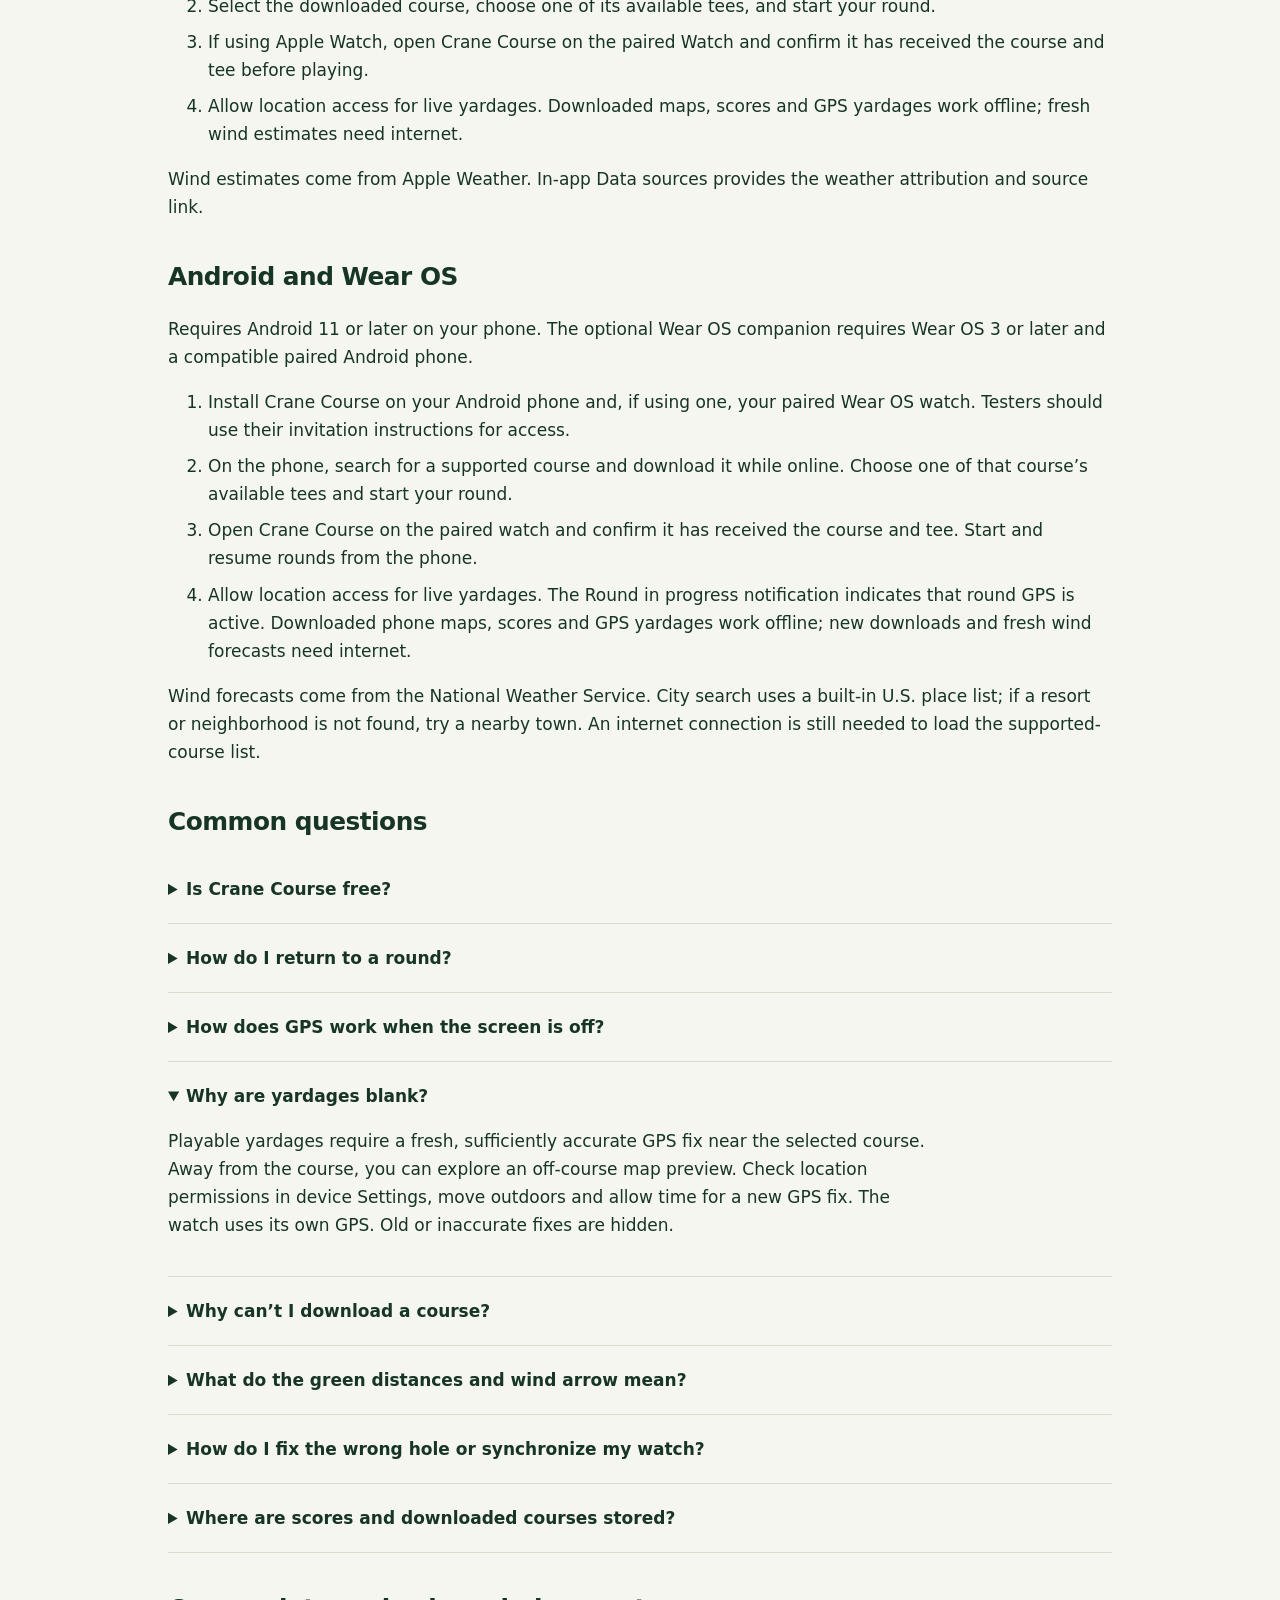
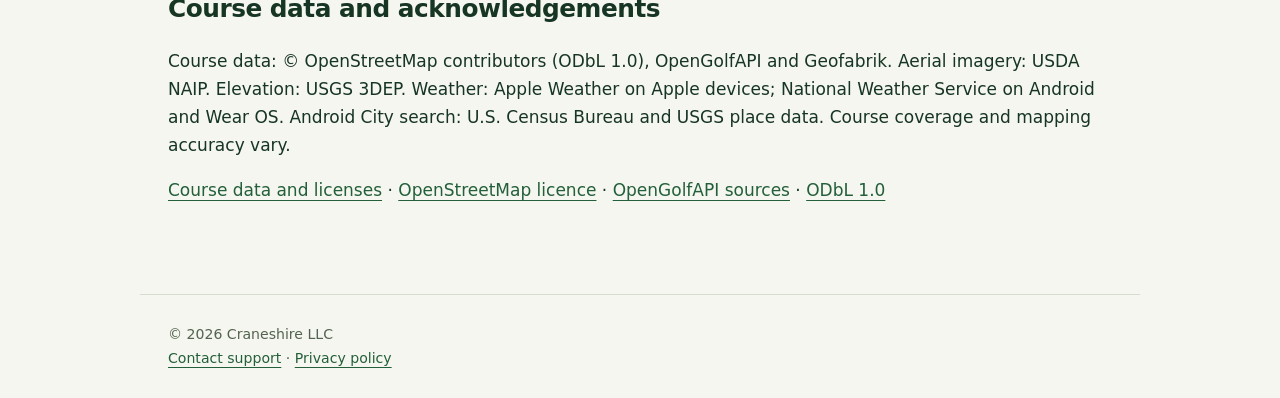
==== commit 69807cf0: "Crane Course is free: remove purchase wording Support page: free in the feature list, check the cour" ====
--- a/index.html
+++ b/index.html
@@ -9,7 +9,7 @@
 <p class="intro">Help for Crane Course on iPhone and Apple Watch, and on Android and Wear OS. Explore aerial hole maps, check green yardages and keep your score. No Crane Course account or sign-up required.</p>
 <p><a href="#apple">iPhone and Apple Watch setup</a> · <a href="#android">Android and Wear OS setup</a></p></section>
 <section><h2>More golf. Fewer distractions.</h2><ul>
-<li>No ads, subscriptions or in-app purchases.</li>
+<li>Free, with no ads, subscriptions or in-app purchases.</li>
 <li>Scores and round history are stored on your devices and sync between your paired phone and watch.</li>
 <li>We do not sell your personal information or use it for targeted advertising.</li></ul>
 <p>Online course, map and weather services receive the requests needed to provide those features and may keep operational logs. See the <a href="privacy.html">privacy policy</a> for details, including device backups and paired-device transfers.</p></section>
@@ -19,11 +19,11 @@
 <p>Include your phone and watch models, app version, course name, and what happened. Please leave out passwords, payment details and other sensitive information.</p>
 </section>
 <p class="note">Crane Course is published by Craneshire LLC.</p>
-<section id="coverage"><h2>Check your course before buying</h2>
+<section id="coverage"><h2>Check your course before you play</h2>
 <p>Crane Course supports selected courses across the contiguous United States. Coverage does not include every course, and mapping may differ from conditions on the ground.</p>
-<p><a href="https://cranecourse.github.io/crane-course-data/#courses">Search the current supported-course list</a> before purchasing.</p></section>
+<p><a href="https://cranecourse.github.io/crane-course-data/#courses">Search the current supported-course list</a> before your round.</p></section>
 <section id="apple"><h2>iPhone and Apple Watch</h2>
-<p>Requires iOS 17 or later on iPhone. The optional Apple Watch companion requires watchOS 10 or later and a paired iPhone. Your App Store purchase includes both Apple apps.</p>
+<p>Requires iOS 17 or later on iPhone. The optional Apple Watch companion requires watchOS 10 or later and a paired iPhone. The Apple Watch app comes with the iPhone app.</p>
 <ol><li>On iPhone, search for a supported course and download it while online. No course is preinstalled.</li>
 <li>Select the downloaded course, choose one of its available tees, and start your round.</li>
 <li>If using Apple Watch, open Crane Course on the paired Watch and confirm it has received the course and tee before playing.</li>
@@ -37,8 +37,8 @@
 <li>Allow location access for live yardages. The Round in progress notification indicates that round GPS is active. Downloaded phone maps, scores and GPS yardages work offline; new downloads and fresh wind forecasts need internet.</li></ol>
 <p>Wind forecasts come from the National Weather Service. City search uses a built-in U.S. place list; if a resort or neighborhood is not found, try a nearby town. An internet connection is still needed to load the supported-course list.</p></section>
 <h2>Common questions</h2>
-<details><summary>Does one purchase cover Apple and Android?</summary>
-<p>The App Store and Google Play are separate purchases. An App Store purchase includes the iPhone and Apple Watch apps; it does not unlock the Android apps. Each watch companion works with its matching phone platform.</p></details>
+<details><summary>Is Crane Course free?</summary>
+<p>Yes. Crane Course is free on the App Store and Google Play, with no ads, subscriptions or in-app purchases. Each watch companion works with its matching phone platform: Apple Watch with iPhone, and Wear OS with Android.</p></details>
 <details><summary>How do I return to a round?</summary>
 <p>On your phone, use Round in progress → Return to round for current play. Older unfinished rounds are in Round History. On your watch, Home offers Return to round for the active round. Start or resume saved rounds on the phone. Closing the phone app does not end the watch round; use End round when finished.</p></details>
 <details><summary>How does GPS work when the screen is off?</summary>
@@ -46,7 +46,7 @@
 <details open><summary>Why are yardages blank?</summary>
 <p>Playable yardages require a fresh, sufficiently accurate GPS fix near the selected course. Away from the course, you can explore an off-course map preview. Check location permissions in device Settings, move outdoors and allow time for a new GPS fix. The watch uses its own GPS. Old or inaccurate fixes are hidden.</p></details>
 <details><summary>Why can’t I download a course?</summary>
-<p>Only courses on the supported-course list are available. <a href="#coverage">Check your course before buying.</a> For a listed course, check your connection and retry if an imagery service is temporarily unavailable.</p></details>
+<p>Only courses on the supported-course list are available. <a href="#coverage">Check the supported-course list.</a> For a listed course, check your connection and retry if an imagery service is temporarily unavailable.</p></details>
 <details><summary>What do the green distances and wind arrow mean?</summary>
 <p>Front, center and back are straight-line distances to mapped green positions. Center is not a live pin location. Wind is an estimate for the course area: Apple Weather on iPhone and Apple Watch, and National Weather Service forecasts on Android and Wear OS. The arrow shows where wind is blowing relative to the hole’s tee-to-green orientation, not the direction you are facing. Check local conditions and course signage.</p></details>
 <details><summary>How do I fix the wrong hole or synchronize my watch?</summary>
